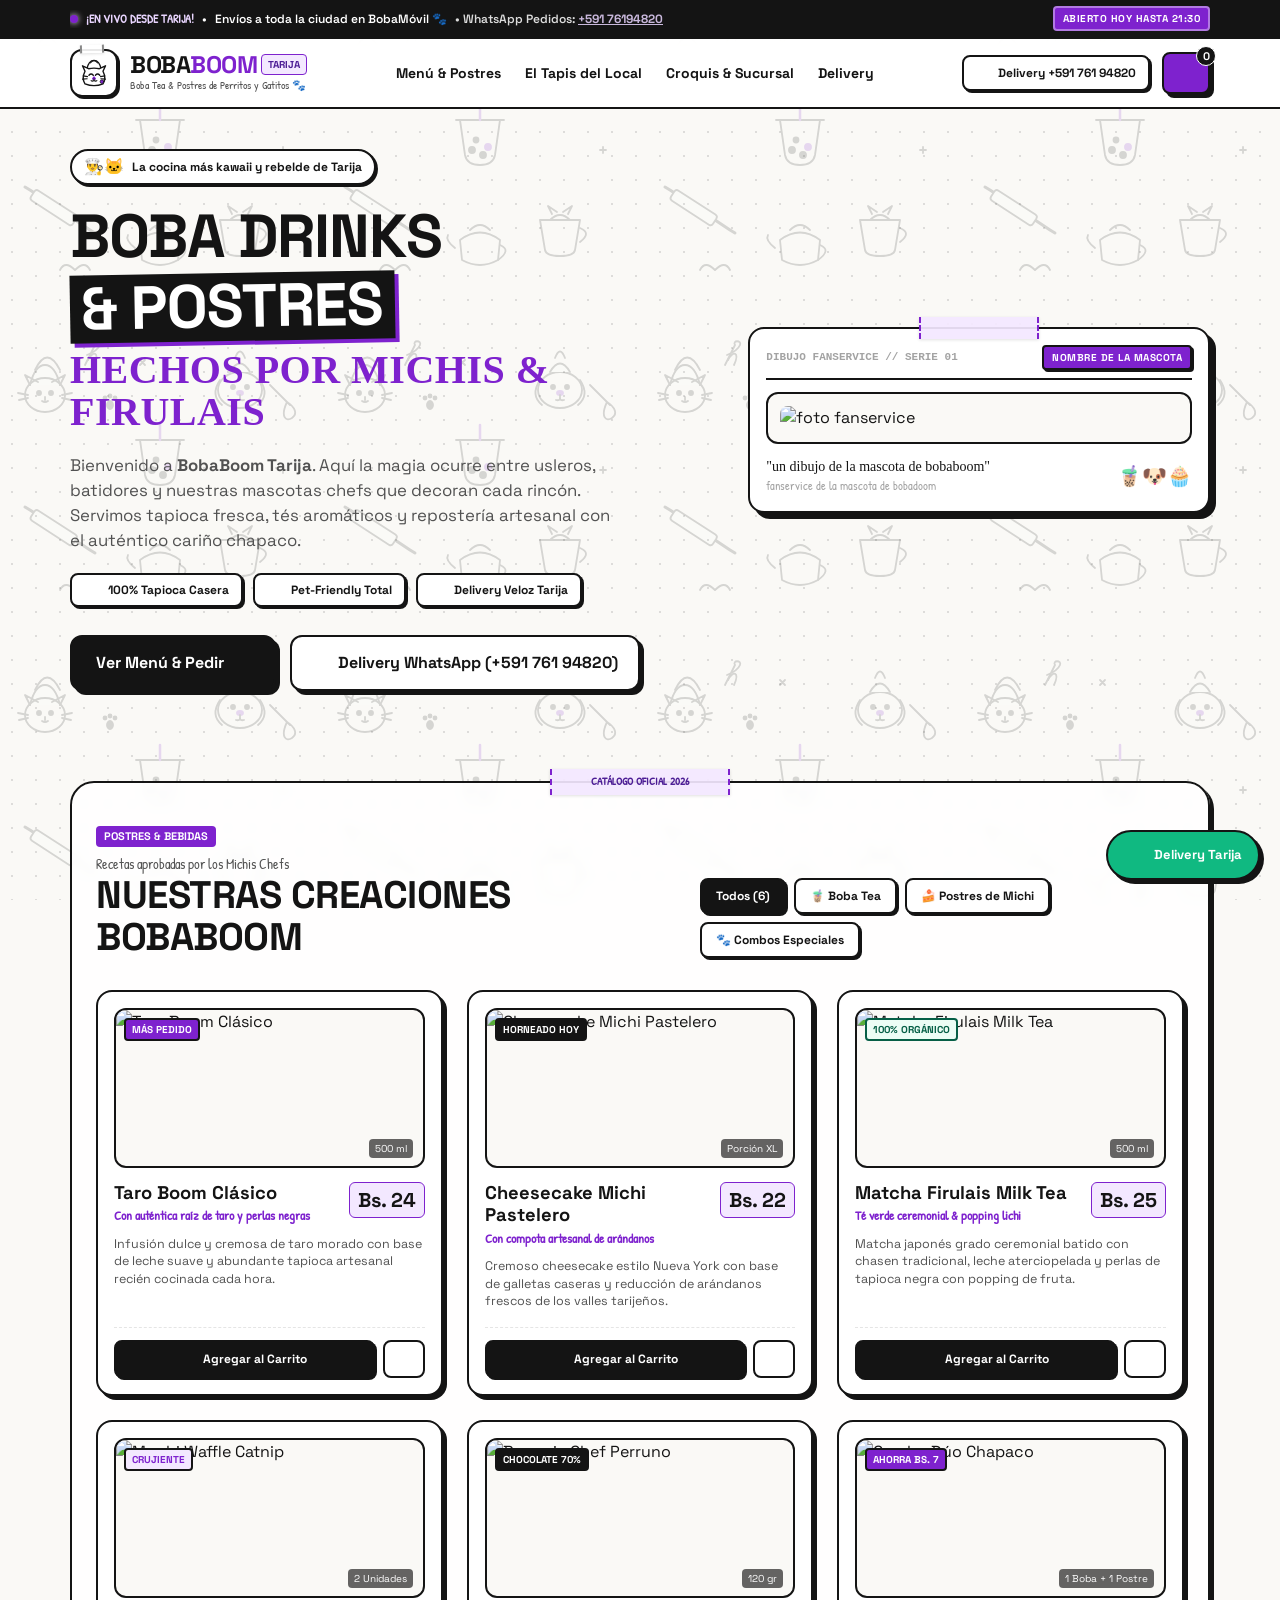
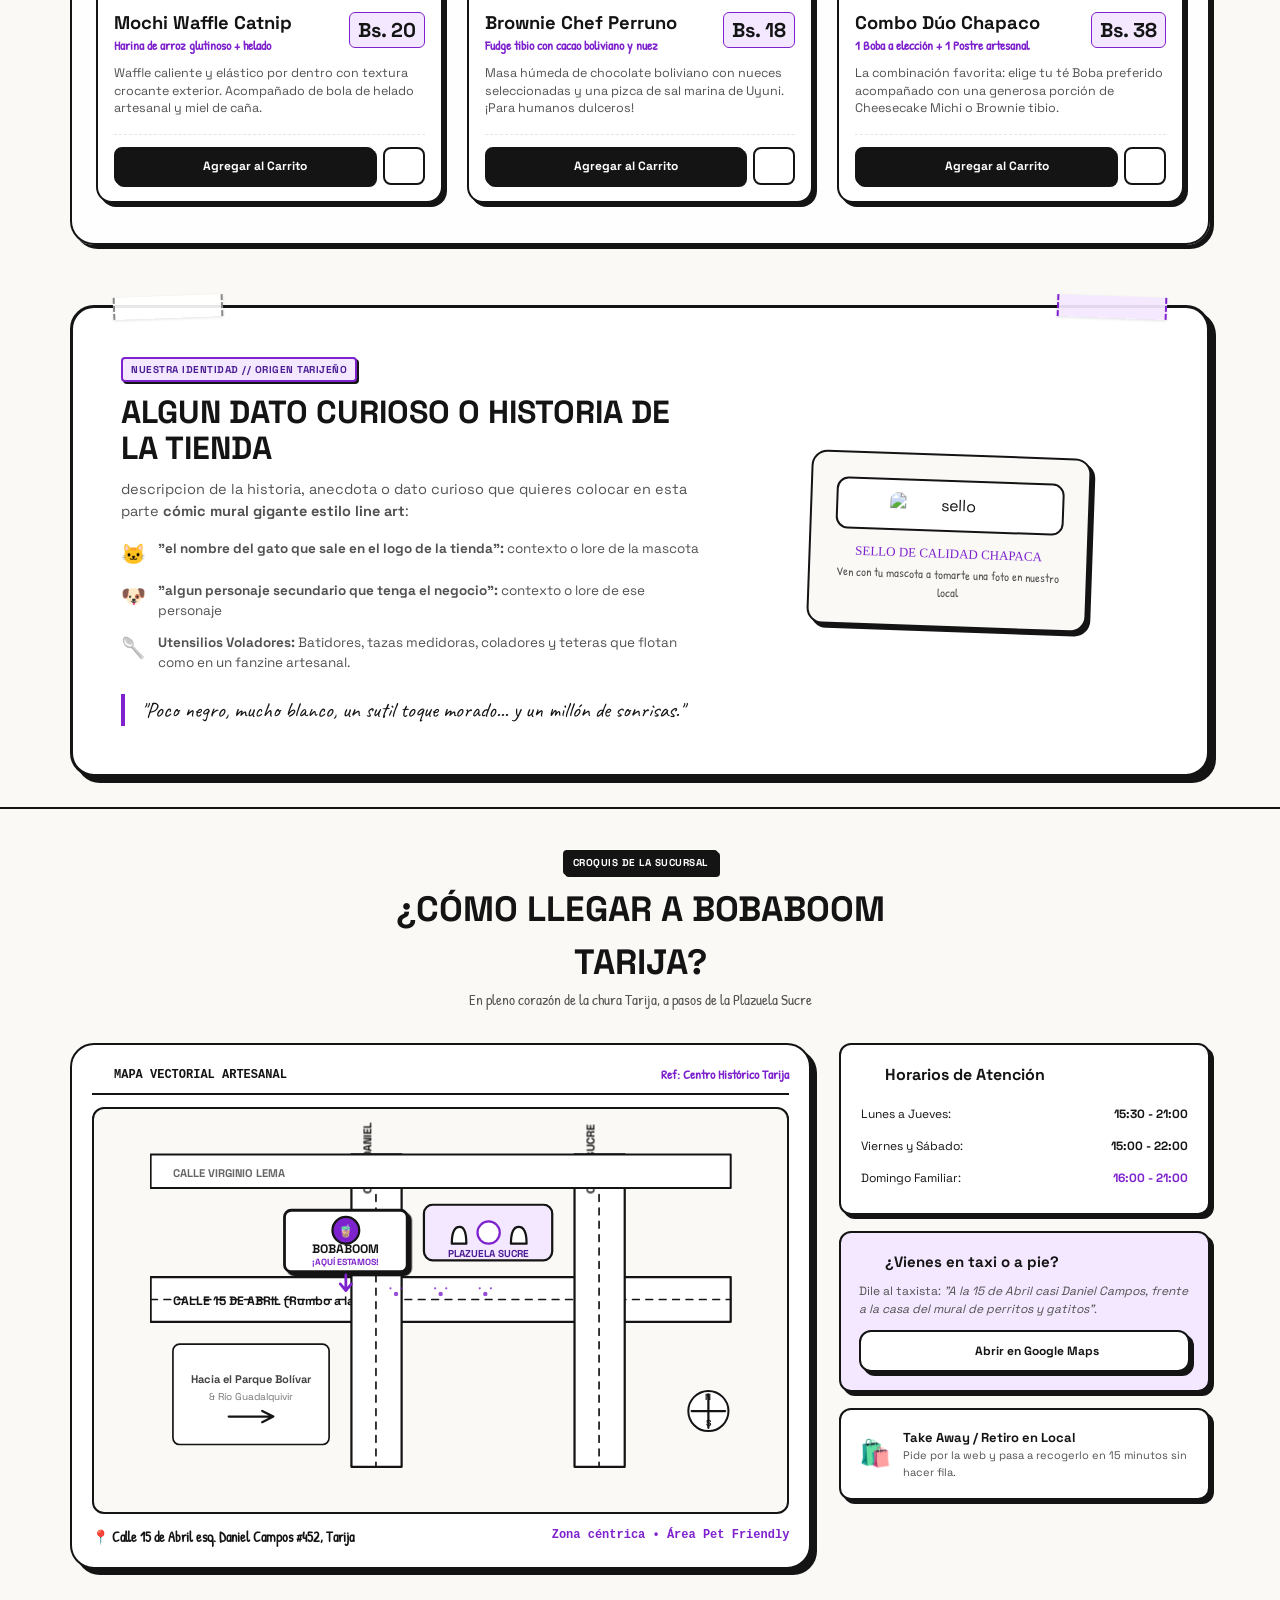
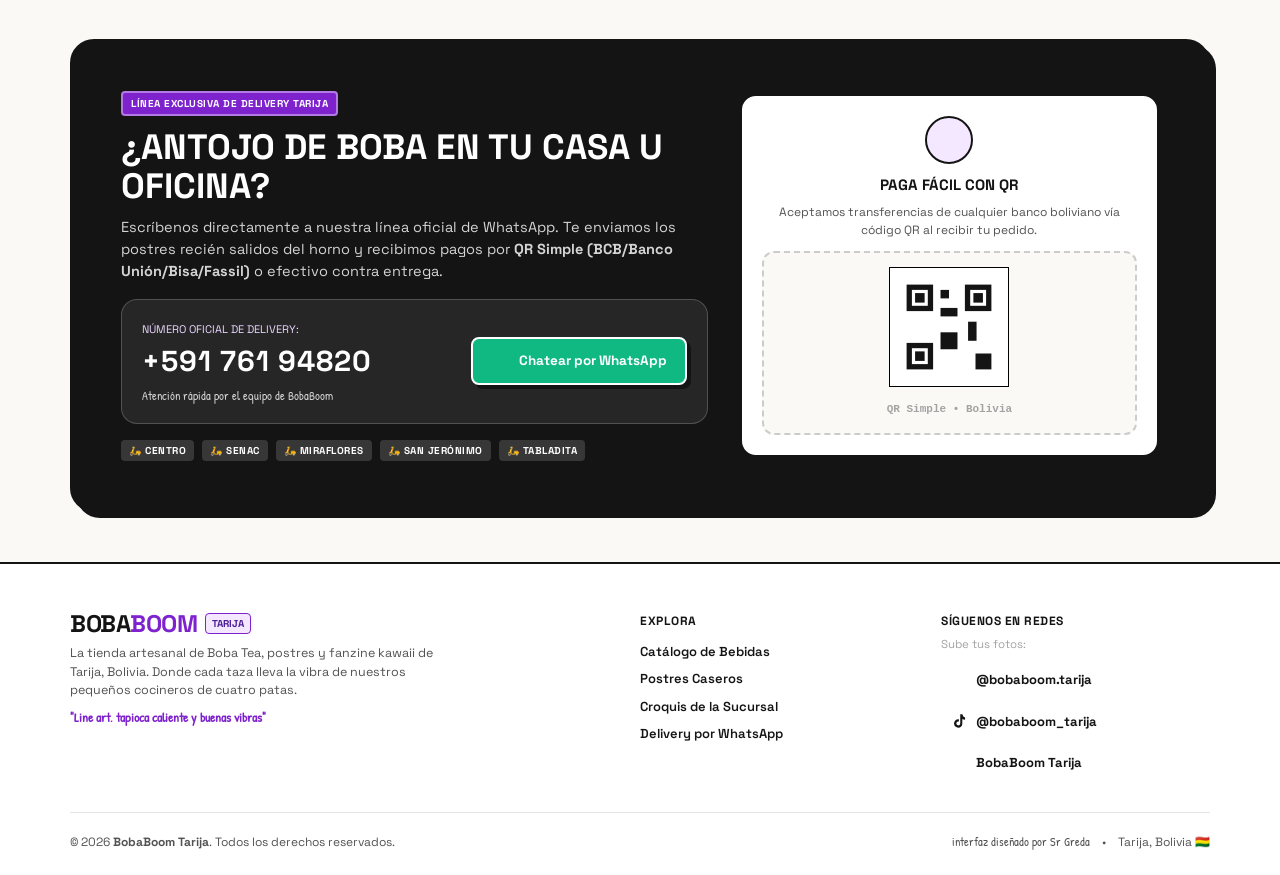
==== negocios de comida/bobaboom-tarija-codediv/index.html @ e997f597 "Publish BobaBoom Tarija demo Co-authored-by: Copilot <223556219+Copilot@users.noreply.github.com>" ====
<!DOCTYPE html>
<html lang="es">

<head>
  <meta charset="UTF-8">
  <meta name="viewport" content="width=device-width, initial-scale=1.0">
  <title>BobaBoom | Boba & Postres Artesanales - Tarija</title>

  <!-- Google Fonts: Space Grotesk, Patrick Hand, Permanent Marker, Caveat -->
  <link rel="preconnect" href="https://fonts.googleapis.com">
  <link rel="preconnect" href="https://fonts.gstatic.com" crossorigin>
  <link
    href="https://fonts.googleapis.com/css2?family=Caveat:wght@600;700&family=Patrick+Hand&family=Permanent+Marker&family=Space+Grotesk:wght@400;500;600;700;800;900&display=swap"
    rel="stylesheet">

  <!-- Lucide Icons CDN -->
  <script src="https://unpkg.com/lucide@latest"></script>

  <!-- Hoja de Estilos Externa (CSS Modular con paleta y diseño Zine) -->
  <link rel="stylesheet" href="css/styles.css">
</head>

<body>

  <!-- CAPAS DE FONDO: PATRÓN DE TAPIS (PERRITOS, GATITOS Y UTENSILIOS) + TEXTURA PAPEL -->
  <div class="wallpaper-doodles-layer"></div>
  <div class="paper-texture-layer"></div>

  <!-- AVISO SUPERIOR / TICKER ZINE -->
  <aside class="top-ticker">
    <div class="container">
      <div class="top-ticker-content">
        <span class="live-dot"></span>
        <span class="font-doodle" style="color: var(--color-purple-soft); font-weight: bold;">¡EN VIVO DESDE
          TARIJA!</span>
        <span>•</span>
        <span>Envíos a toda la ciudad en BobaMóvil 🐾</span>
        <span style="opacity: 0.85;">• WhatsApp Pedidos: <strong
            style="color: var(--color-purple-soft); text-decoration: underline;">+591 76194820</strong></span>
      </div>
      <div>
        <span class="zine-badge"
          style="background-color: var(--color-purple); color: white; border-color: rgba(255,255,255,0.4);">
          Abierto hoy hasta 21:30
        </span>
      </div>
    </div>
  </aside>

  <!-- CABECERA PRINCIPAL (NAVBAR) -->
  <header class="site-header">
    <div class="container nav-wrapper">

      <!-- Logo BobaBoom -->
      <a href="#inicio" class="brand-logo-link">
        <div class="brand-icon-box">
          <!-- Mini SVG Gato Chef con Boba -->
          <svg viewBox="0 0 100 100" width="100%" height="100%" fill="none" stroke="#141414" stroke-width="5"
            stroke-linecap="round" stroke-linejoin="round">
            <path d="M30 40 Q35 15 50 15 Q65 15 70 40 Z" fill="#ffffff" stroke-width="4" />
            <path d="M40 22 Q50 10 60 22" stroke-width="3" />
            <path d="M25 45 L18 30 L35 38 Q50 35 65 38 L82 30 L75 45 Q85 65 75 80 Q50 90 25 80 Q15 65 25 45 Z"
              fill="#ffffff" stroke-width="4" />
            <path d="M36 56 Q42 50 48 56" stroke-width="4" />
            <path d="M54 56 Q60 50 66 56" stroke-width="4" />
            <polygon points="50,62 47,66 53,66" fill="#7E22CE" stroke="#7E22CE" />
            <path d="M50 66 L50 71 Q45 74 42 71 M50 71 Q55 74 58 71" stroke-width="3" />
            <line x1="20" y1="58" x2="32" y2="60" stroke-width="3" />
            <line x1="18" y1="67" x2="31" y2="66" stroke-width="3" />
            <line x1="80" y1="58" x2="68" y2="60" stroke-width="3" />
            <line x1="82" y1="67" x2="69" y2="66" stroke-width="3" />
            <circle cx="72" cy="74" r="5" fill="#7E22CE" stroke="#141414" stroke-width="2" />
          </svg>
          <div style="position: absolute; top: -6px; left: 8px; width: 24px; height: 8px;" class="washi-tape"></div>
        </div>

        <div>
          <div style="display: flex; align-items: center;">
            <span class="brand-logo-text">BOBA<span>BOOM</span></span>
            <span class="brand-city-badge">TARIJA</span>
          </div>
          <p class="brand-tagline">Boba Tea & Postres de Perritos y Gatitos 🐾</p>
        </div>
      </a>

      <!-- Navegación de Secciones -->
      <nav class="main-nav">
        <a href="#menu" class="nav-link">Menú & Postres</a>
        <a href="#nosotros" class="nav-link">El Tapis del Local</a>
        <a href="#ubicacion" class="nav-link">Croquis & Sucursal</a>
        <a href="#contacto" class="nav-link">Delivery</a>
      </nav>

      <!-- Botones de Acción -->
      <div class="nav-actions">
        <!-- Enlace rápido a WhatsApp Delivery -->
        <a href="https://wa.me/59176194820?text=Hola%20BobaBoom!%20Quiero%20hacer%20un%20pedido%20para%20delivery%20en%20Tarija%20🐾"
          target="_blank" class="btn-delivery-nav">
          <i data-lucide="message-circle" style="width: 16px; height: 16px; color: var(--color-whatsapp);"></i>
          <span>Delivery +591 761 94820</span>
        </a>

        <!-- Botón para abrir el carrito -->
        <button id="openCartBtn" class="btn-cart-toggle" aria-label="Abrir Carrito">
          <i data-lucide="shopping-bag" style="width: 20px; height: 20px;"></i>
          <span id="cartCountBadge" class="cart-badge">0</span>
        </button>
      </div>

    </div>
  </header>

  <!-- CONTENIDO PRINCIPAL -->
  <main class="main-content">

    <!-- 1. HERO SECTION (ZINE, COLLAGE & TAPIS MURAL) -->
    <section id="inicio" class="hero-section">
      <div class="container">

        <div class="hero-grid">

          <!-- Columna Texto y Filosofía -->
          <div class="hero-content">

            <div
              style="display: inline-flex; align-items: center; gap: 8px; background: white; border: var(--border-zine); padding: 4px 12px; border-radius: 50px; width: fit-content; box-shadow: var(--shadow-brutal-sm);">
              <span>👨‍🍳🐱</span>
              <span style="font-size: 12px; font-weight: 800;">La cocina más kawaii y rebelde de Tarija</span>
            </div>

            <div style="position: relative;">
              <h1 class="hero-title">
                Boba Drinks <br>
                <span class="hero-highlight-black">
                  & POSTRES
                </span>
                <span class="hero-subtitle-purple">
                  HECHOS POR MICHIS & FIRULAIS
                </span>
              </h1>
            </div>

            <p class="hero-text">
              Bienvenido a <strong>BobaBoom Tarija</strong>. Aquí la magia ocurre entre usleros, batidores y nuestras
              mascotas chefs que decoran cada rincón. Servimos tapioca fresca, tés aromáticos y repostería artesanal con
              el auténtico cariño chapaco.
            </p>

            <!-- Sellos de Valor Zine -->
            <div class="hero-badges-row">
              <div class="hero-badge-pill">
                <i data-lucide="check-circle" style="width: 16px; height: 16px; color: var(--color-purple);"></i>
                <span>100% Tapioca Casera</span>
              </div>
              <div class="hero-badge-pill">
                <i data-lucide="sparkles" style="width: 16px; height: 16px; color: var(--color-purple);"></i>
                <span>Pet-Friendly Total</span>
              </div>
              <div class="hero-badge-pill">
                <i data-lucide="bike" style="width: 16px; height: 16px; color: var(--color-purple);"></i>
                <span>Delivery Veloz Tarija</span>
              </div>
            </div>

            <!-- Botones de Acción -->
            <div class="hero-actions-row">
              <a href="#menu" class="btn-primary">
                <span>Ver Menú & Pedir</span>
                <i data-lucide="arrow-down" style="width: 18px; height: 18px;"></i>
              </a>

              <a href="https://wa.me/59176194820?text=Hola%20BobaBoom!%20Quiero%20consultar%20el%20men%C3%BA%20del%20d%C3%ADa%20y%20hacer%20un%20pedido%20en%20Tarija"
                target="_blank" class="btn-secondary">
                <i data-lucide="phone-call" style="width: 18px; height: 18px; color: var(--color-whatsapp);"></i>
                <span>Delivery WhatsApp (+591 761 94820)</span>
              </a>
            </div>

          </div>

          <!-- Columna Ilustración Polaroid Zine -->
          <div>
            <div class="hero-polaroid-card">

              <div
                style="position: absolute; top: -12px; left: 50%; transform: translateX(-50%); width: 120px; height: 22px; z-index: 10;"
                class="washi-tape-purple"></div>

              <div
                style="display: flex; justify-content: space-between; align-items: center; border-bottom: var(--border-zine); padding-bottom: 8px; margin-bottom: 12px;">
                <span class="font-mono"
                  style="font-size: 11px; font-weight: 800; color: var(--color-gray-light);">DIBUJO FANSERVICE // SERIE
                  01</span>
                <span class="zine-badge" style="background-color: var(--color-purple); color: white;">nombre de la
                  mascota</span>
              </div>

              <!-- Escena Ilustrada Line Art: Gatito Pastelero y Perrito Batidor -->
              <div class="polaroid-art-box">
                <img src="https://i.pinimg.com/736x/48/67/a6/4867a67c57f8d3fe11b35010ee3a6b09.jpg" alt="foto fanservice"
                  style="width: 100%; height: auto; display: block; border-radius: 8px;">
                </svg>
              </div>

              <div style="margin-top: 12px; display: flex; justify-content: space-between; align-items: center;">
                <div>
                  <p class="font-marker" style="font-size: 14px;">"un dibujo de la mascota de bobaboom"</p>
                  <p class="font-doodle" style="font-size: 12px; color: var(--color-gray-light);">fanservice de la
                    mascota de bobadoom</p>
                </div>
                <span style="font-size: 20px;">🧋🐶🧁</span>
              </div>

            </div>
          </div>

        </div>

      </div>
    </section>

    <!-- 2. SECCIÓN DE MENÚ & CATÁLOGO DE POSTRES (EN BS.) -->
    <section id="menu" class="container">
      <div class="menu-section">

        <div
          style="position: absolute; top: -14px; left: 50%; transform: translateX(-50%); width: 180px; height: 26px; z-index: 10; text-align: center; line-height: 24px;"
          class="washi-tape-purple">
          CATÁLOGO OFICIAL 2026
        </div>

        <div class="menu-header-row">
          <div>
            <span class="section-tag">POSTRES & BEBIDAS</span>
            <p class="font-doodle" style="color: var(--color-gray-text); font-size: 14px;">Recetas aprobadas por los
              Michis Chefs</p>
            <h2 class="section-title">Nuestras Creaciones BobaBoom</h2>
          </div>

          <!-- Filtros de Categoría -->
          <div class="filters-bar" id="categoryFilters">
            <button class="filter-btn active" data-category="all">Todos (6)</button>
            <button class="filter-btn" data-category="boba">🧋 Boba Tea</button>
            <button class="filter-btn" data-category="desserts">🍰 Postres de Michi</button>
            <button class="filter-btn" data-category="combos">🐾 Combos Especiales</button>
          </div>
        </div>

        <!-- Grid de Productos (Renderizado dinámicamente vía app.js) -->
        <div class="products-grid" id="productsGrid">
          <!-- El contenido se inyecta desde js/app.js -->
        </div>

      </div>
    </section>

    <!-- 3. SECCIÓN HISTORIA DEL TAPIS (MURAL Y ANIMALITOS COCINEROS) -->
    <section id="nosotros" class="story-section">
      <div class="container">

        <div class="story-card">
          <div style="position: absolute; top: -12px; left: 40px; width: 110px; height: 22px;" class="washi-tape"></div>
          <div style="position: absolute; top: -12px; right: 40px; width: 110px; height: 22px;"
            class="washi-tape-purple"></div>

          <div class="story-grid">

            <div>
              <span class="zine-badge"
                style="background-color: var(--color-purple-light); color: var(--color-purple-deep); border-color: var(--color-purple);">
                NUESTRA IDENTIDAD // ORIGEN TARIJEÑO
              </span>

              <h2
                style="font-size: 2rem; font-weight: 900; line-height: 1.15; margin: 12px 0; text-transform: uppercase;">
                algun dato curioso o historia de la tienda
              </h2>

              <p style="color: var(--color-gray-text); font-size: 14.5px;">
                descripcion de la historia, anecdota o dato curioso que quieres colocar en esta parte <strong>cómic
                  mural gigante estilo line art</strong>:
              </p>

              <div class="story-list">
                <div class="story-item">
                  <span style="font-size: 20px;">🐱</span>
                  <p><strong>"el nombre del gato que sale en el logo de la tienda":</strong> contexto o lore de la
                    mascota</p>
                </div>
                <div class="story-item">
                  <span style="font-size: 20px;">🐶</span>
                  <p><strong>"algun personaje secundario que tenga el negocio":</strong> contexto o lore de ese
                    personaje</p>
                </div>
                <div class="story-item">
                  <span style="font-size: 20px;">🥄</span>
                  <p><strong>Utensilios Voladores:</strong> Batidores, tazas medidoras, coladores y teteras que flotan
                    como en un fanzine artesanal.</p>
                </div>
              </div>

              <div class="quote-box">
                "Poco negro, mucho blanco, un sutil toque morado... y un millón de sonrisas."
              </div>
            </div>

            <!-- Sticker Collage -->
            <div style="display: flex; justify-content: center;">
              <div
                style="background-color: var(--bg-paper); border: var(--border-zine); border-radius: var(--radius-lg); padding: 24px; box-shadow: var(--shadow-brutal); text-align: center; max-width: 280px; transform: rotate(2deg);">
                <div
                  style="border: var(--border-zine); border-radius: var(--radius-md); padding: 12px; background: white; margin-bottom: 12px;">
                  <img src="https://i.pinimg.com/736x/9e/29/08/9e290844f76b3022b1eb6b26e44f3756.jpg" alt="sello"
                    style="width: 120px; height: auto; margin: 0 auto; display: block; border-radius: 8px;">
                </div>
                <span class="font-marker"
                  style="font-size: 13px; color: var(--color-purple); display: block; text-transform: uppercase;">
                  Sello de Calidad Chapaca
                </span>
                <p class="font-doodle" style="font-size: 12px; color: var(--color-gray-text); margin-top: 2px;">
                  Ven con tu mascota a tomarte una foto en nuestro local
                </p>
              </div>
            </div>

          </div>

        </div>

      </div>
    </section>

    <!-- 4. SECCIÓN CROQUIS DE LA SUCURSAL EN TARIJA -->
    <section id="ubicacion" class="location-section">
      <div class="container">

        <div style="text-align: center; max-width: 600px; margin: 0 auto 24px;">
          <span class="zine-badge" style="background-color: var(--color-black); color: white;">
            CROQUIS DE LA SUCURSAL
          </span>
          <h2 style="font-size: 2.2rem; font-weight: 900; text-transform: uppercase; margin-top: 8px;">
            ¿Cómo llegar a BobaBoom Tarija?
          </h2>
          <p class="font-doodle" style="color: var(--color-gray-text); font-size: 15px;">
            En pleno corazón de la chura Tarija, a pasos de la Plazuela Sucre
          </p>
        </div>

        <div class="location-grid">

          <!-- Croquis Vectorial SVG -->
          <div class="map-card">

            <div
              style="display: flex; justify-content: space-between; align-items: center; border-bottom: var(--border-zine); padding-bottom: 8px; margin-bottom: 12px;">
              <span class="font-mono"
                style="font-size: 12px; font-weight: 800; display: flex; align-items: center; gap: 6px;">
                <i data-lucide="map-pin" style="width: 16px; height: 16px; color: var(--color-purple);"></i>
                MAPA VECTORIAL ARTESANAL
              </span>
              <span class="font-doodle" style="font-size: 13px; color: var(--color-purple); font-weight: bold;">
                Ref: Centro Histórico Tarija
              </span>
            </div>

            <!-- Mapa / Plano de Calles -->
            <div class="map-svg-canvas">
              <svg viewBox="0 0 600 340" width="100%" height="auto" fill="none" stroke="#141414" stroke-width="2"
                stroke-linecap="round" stroke-linejoin="round">

                <!-- Calle 15 de Abril -->
                <rect x="40" y="140" width="520" height="40" fill="#FFFFFF" stroke="#141414" stroke-width="2" />
                <line x1="40" y1="160" x2="560" y2="160" stroke="#141414" stroke-dasharray="6 6" stroke-width="1.5" />
                <text x="60" y="165" font-size="11" font-weight="bold" fill="#141414" stroke="none">CALLE 15 DE ABRIL
                  (Rumbo a la Plaza)</text>

                <!-- Calle Daniel Campos -->
                <rect x="220" y="30" width="45" height="280" fill="#FFFFFF" stroke="#141414" stroke-width="2" />
                <line x1="242" y1="30" x2="242" y2="310" stroke="#141414" stroke-dasharray="6 6" stroke-width="1.5" />
                <text x="238" y="65" font-size="10" font-weight="bold" fill="#141414" stroke="none"
                  transform="rotate(-90 238 65)">CALLE DANIEL CAMPOS</text>

                <!-- Calle Sucre -->
                <rect x="420" y="30" width="45" height="280" fill="#FFFFFF" stroke="#141414" stroke-width="2" />
                <line x1="442" y1="30" x2="442" y2="310" stroke="#141414" stroke-dasharray="6 6" stroke-width="1.5" />
                <text x="438" y="65" font-size="10" font-weight="bold" fill="#141414" stroke="none"
                  transform="rotate(-90 438 65)">CALLE SUCRE</text>

                <!-- Calle Virginio Lema -->
                <rect x="40" y="30" width="520" height="30" fill="#FFFFFF" stroke="#141414" stroke-width="1.8" />
                <text x="60" y="50" font-size="10" font-weight="bold" fill="#666666" stroke="none">CALLE VIRGINIO
                  LEMA</text>

                <!-- Plazuela Sucre -->
                <g transform="translate(285, 75)">
                  <rect x="0" y="0" width="115" height="50" rx="8" fill="#F3E8FF" stroke="#141414" stroke-width="2" />
                  <circle cx="58" cy="25" r="10" fill="#FFFFFF" stroke="#7E22CE" stroke-width="2" />
                  <path d="M25 35 Q25 20 32 20 Q38 20 38 35 Z" fill="#FFFFFF" stroke="#141414" />
                  <path d="M78 35 Q78 20 85 20 Q92 20 92 35 Z" fill="#FFFFFF" stroke="#141414" />
                  <text x="58" y="47" font-size="9" font-weight="bold" fill="#4C1D95" stroke="none"
                    text-anchor="middle">PLAZUELA SUCRE</text>
                </g>

                <!-- Parque Bolívar -->
                <g transform="translate(60, 200)">
                  <rect x="0" y="0" width="140" height="90" rx="6" fill="#FFFFFF" stroke="#141414" stroke-width="1.5" />
                  <text x="70" y="35" font-size="10" font-weight="bold" fill="#444444" stroke="none"
                    text-anchor="middle">Hacia el Parque Bolívar</text>
                  <text x="70" y="50" font-size="9" fill="#777777" stroke="none" text-anchor="middle">& Río
                    Guadalquivir</text>
                  <path d="M50 65 L90 65 M80 60 L90 65 L80 70" stroke="#141414" stroke-width="2" />
                </g>

                <!-- UBICACIÓN EXACTA BOBABOOM -->
                <g transform="translate(160, 80)">
                  <rect x="0" y="0" width="110" height="55" rx="6" fill="#FFFFFF" stroke="#141414" stroke-width="2.5"
                    filter="drop-shadow(3px 3px 0px #141414)" />
                  <circle cx="55" cy="18" r="12" fill="#7E22CE" stroke="#141414" stroke-width="2" />
                  <text x="55" y="22" font-size="11" font-weight="bold" fill="#FFFFFF" stroke="none"
                    text-anchor="middle">🧋</text>
                  <text x="55" y="38" font-size="11" font-weight="900" fill="#141414" stroke="none"
                    text-anchor="middle">BOBABOOM</text>
                  <text x="55" y="49" font-size="8" font-weight="bold" fill="#7E22CE" stroke="none"
                    text-anchor="middle">¡AQUÍ ESTAMOS!</text>
                  <path d="M55 58 L55 72 M50 66 L55 72 L60 66" stroke="#7E22CE" stroke-width="2.5" />
                </g>

                <!-- Huellitas Caminando -->
                <g fill="#7E22CE" stroke="none" opacity="0.8">
                  <circle cx="340" cy="155" r="2" />
                  <circle cx="335" cy="150" r="1" />
                  <circle cx="345" cy="150" r="1" />
                  <circle cx="300" cy="155" r="2" />
                  <circle cx="295" cy="150" r="1" />
                  <circle cx="305" cy="150" r="1" />
                  <circle cx="260" cy="155" r="2" />
                  <circle cx="255" cy="150" r="1" />
                  <circle cx="265" cy="150" r="1" />
                </g>

                <!-- Rosa de los Vientos -->
                <g transform="translate(520, 240)">
                  <circle cx="20" cy="20" r="18" fill="#FFFFFF" stroke="#141414" stroke-width="1.8" />
                  <line x1="20" y1="5" x2="20" y2="35" stroke="#141414" stroke-width="2" />
                  <line x1="5" y1="20" x2="35" y2="20" stroke="#141414" stroke-width="2" />
                  <text x="20" y="10" font-size="8" font-weight="bold" fill="#141414" stroke="none"
                    text-anchor="middle">N</text>
                  <text x="20" y="33" font-size="8" font-weight="bold" fill="#141414" stroke="none"
                    text-anchor="middle">S</text>
                </g>

              </svg>
            </div>

            <div
              style="margin-top: 12px; display: flex; justify-content: space-between; flex-wrap: wrap; font-size: 12px; color: var(--color-gray-text);">
              <span class="font-doodle" style="font-size: 14px; font-weight: bold; color: var(--color-black);">📍 Calle
                15 de Abril esq. Daniel Campos #452, Tarija</span>
              <span class="font-mono" style="color: var(--color-purple); font-weight: bold;">Zona céntrica • Área Pet
                Friendly</span>
            </div>

          </div>

          <!-- Info & Horarios -->
          <div class="branch-info-col">

            <div class="info-box">
              <h3 style="font-size: 16px; font-weight: 900; display: flex; align-items: center; gap: 8px;">
                <i data-lucide="clock" style="width: 18px; height: 18px; color: var(--color-purple);"></i>
                <span>Horarios de Atención</span>
              </h3>

              <table class="hours-table">
                <tbody>
                  <tr>
                    <td>Lunes a Jueves:</td>
                    <td>15:30 - 21:00</td>
                  </tr>
                  <tr>
                    <td>Viernes y Sábado:</td>
                    <td>15:00 - 22:00</td>
                  </tr>
                  <tr>
                    <td>Domingo Familiar:</td>
                    <td style="color: var(--color-purple);">16:00 - 21:00</td>
                  </tr>
                </tbody>
              </table>
            </div>

            <div class="info-box purple-tint">
              <h3 style="font-size: 15px; font-weight: 900; display: flex; align-items: center; gap: 8px;">
                <i data-lucide="navigation" style="width: 18px; height: 18px; color: var(--color-purple);"></i>
                <span>¿Vienes en taxi o a pie?</span>
              </h3>
              <p style="font-size: 12px; color: var(--color-gray-text); margin: 8px 0 12px;">
                Dile al taxista: <em>"A la 15 de Abril casi Daniel Campos, frente a la casa del mural de perritos y
                  gatitos"</em>.
              </p>
              <a href="https://maps.google.com/?q=Tarija+Plazuela+Sucre" target="_blank" class="btn-secondary"
                style="width: 100%; justify-content: center; font-size: 12px; padding: 10px;">
                <i data-lucide="external-link" style="width: 16px; height: 16px;"></i>
                <span>Abrir en Google Maps</span>
              </a>
            </div>

            <div class="info-box" style="display: flex; align-items: center; gap: 12px;">
              <span style="font-size: 26px;">🛍️</span>
              <div>
                <p style="font-weight: 800; font-size: 13px;">Take Away / Retiro en Local</p>
                <p style="font-size: 11px; color: var(--color-gray-text);">Pide por la web y pasa a recogerlo en 15
                  minutos sin hacer fila.</p>
              </div>
            </div>

          </div>

        </div>

      </div>
    </section>

    <!-- 5. SECCIÓN DELIVERY BOLIVIANO & PAGO CON QR -->
    <section id="contacto" class="delivery-section">
      <div class="container">

        <div class="delivery-card-black">

          <div class="delivery-grid">

            <div>
              <span class="zine-badge"
                style="background-color: var(--color-purple); color: white; border-color: rgba(255,255,255,0.4);">
                LÍNEA EXCLUSIVA DE DELIVERY TARIJA
              </span>

              <h2
                style="font-size: 2.2rem; font-weight: 900; text-transform: uppercase; margin: 12px 0; line-height: 1.1;">
                ¿Antojo de Boba en tu casa u oficina?
              </h2>

              <p style="color: #D4D4D4; font-size: 14.5px; line-height: 1.5;">
                Escríbenos directamente a nuestra línea oficial de WhatsApp. Te enviamos los postres recién salidos del
                horno y recibimos pagos por <strong>QR Simple (BCB/Banco Unión/Bisa/Fassil)</strong> o efectivo contra
                entrega.
              </p>

              <!-- Caja con Número Boliviano de Ejemplo -->
              <div class="phone-display-box">
                <div>
                  <span style="font-size: 11px; font-family: var(--font-mono); color: var(--color-purple-soft);">NÚMERO
                    OFICIAL DE DELIVERY:</span>
                  <div class="phone-number-text">+591 761 94820</div>
                  <span class="font-doodle" style="font-size: 12px; color: #D4D4D4;">Atención rápida por el equipo de
                    BobaBoom</span>
                </div>

                <a href="https://wa.me/59176194820?text=Hola%20BobaBoom!%20Quiero%20hacer%20un%20pedido%20para%20delivery%20en%20Tarija%20🐾"
                  target="_blank" class="btn-whatsapp-big">
                  <i data-lucide="message-circle" style="width: 20px; height: 20px;"></i>
                  <span>Chatear por WhatsApp</span>
                </a>
              </div>

              <!-- Cobertura en Tarija -->
              <div style="display: flex; flex-wrap: wrap; gap: 8px; font-size: 11px; margin-top: 14px;">
                <span class="zine-badge" style="background: rgba(255,255,255,0.15); color: white; border: none;">🛵
                  Centro</span>
                <span class="zine-badge" style="background: rgba(255,255,255,0.15); color: white; border: none;">🛵
                  Senac</span>
                <span class="zine-badge" style="background: rgba(255,255,255,0.15); color: white; border: none;">🛵
                  Miraflores</span>
                <span class="zine-badge" style="background: rgba(255,255,255,0.15); color: white; border: none;">🛵 San
                  Jerónimo</span>
                <span class="zine-badge" style="background: rgba(255,255,255,0.15); color: white; border: none;">🛵
                  Tabladita</span>
              </div>
            </div>

            <!-- Simulación Pago QR Bolivia -->
            <div>
              <div class="qr-card-white">
                <div
                  style="width: 48px; height: 48px; background-color: var(--color-purple-light); border-radius: 50%; display: flex; align-items: center; justify-content: center; margin: 0 auto 10px; border: var(--border-zine);">
                  <i data-lucide="qr-code" style="width: 24px; height: 24px; color: var(--color-purple);"></i>
                </div>
                <h3 style="font-weight: 900; font-size: 15px; text-transform: uppercase;">Paga Fácil con QR</h3>
                <p style="font-size: 12px; color: var(--color-gray-text); margin: 6px 0 12px;">
                  Aceptamos transferencias de cualquier banco boliviano vía código QR al recibir tu pedido.
                </p>

                <div
                  style="border: 2px dashed #CCCCCC; border-radius: var(--radius-md); padding: 14px; background: var(--bg-paper);">
                  <!-- SVG Mockup QR -->
                  <div
                    style="width: 120px; height: 120px; background: white; border: 1px solid black; margin: 0 auto 8px; padding: 6px;">
                    <svg viewBox="0 0 100 100" width="100%" height="100%" fill="#141414">
                      <rect x="10" y="10" width="25" height="25" />
                      <rect x="15" y="15" width="15" height="15" fill="white" />
                      <rect x="18" y="18" width="9" height="9" />

                      <rect x="65" y="10" width="25" height="25" />
                      <rect x="70" y="15" width="15" height="15" fill="white" />
                      <rect x="73" y="18" width="9" height="9" />

                      <rect x="10" y="65" width="25" height="25" />
                      <rect x="15" y="70" width="15" height="15" fill="white" />
                      <rect x="18" y="73" width="9" height="9" />

                      <rect x="42" y="15" width="8" height="8" />
                      <rect x="42" y="32" width="16" height="8" />
                      <rect x="42" y="55" width="16" height="16" />
                      <rect x="68" y="45" width="8" height="18" />
                      <rect x="75" y="75" width="15" height="15" />
                    </svg>
                  </div>
                  <span class="font-mono" style="font-size: 11px; font-weight: 800; color: var(--color-gray-light);">QR
                    Simple • Bolivia</span>
                </div>
              </div>
            </div>

          </div>

        </div>

      </div>
    </section>

  </main>

  <!-- PIE DE PÁGINA (FOOTER) & REDES SOCIALES -->
  <footer class="site-footer">
    <div class="container">

      <div class="footer-grid">

        <!-- Info Marca -->
        <div>
          <div style="display: flex; align-items: center; gap: 4px; margin-bottom: 8px;">
            <span class="brand-logo-text">BOBA<span>BOOM</span></span>
            <span class="brand-city-badge">TARIJA</span>
          </div>
          <p style="font-size: 12.5px; color: var(--color-gray-text); line-height: 1.5; max-width: 380px;">
            La tienda artesanal de Boba Tea, postres y fanzine kawaii de Tarija, Bolivia. Donde cada taza lleva la vibra
            de nuestros pequeños cocineros de cuatro patas.
          </p>
          <div class="font-doodle"
            style="color: var(--color-purple); font-weight: bold; font-size: 13px; margin-top: 8px;">
            "Line art, tapioca caliente y buenas vibras"
          </div>
        </div>

        <!-- Enlaces Rápidos -->
        <div>
          <h4
            style="font-weight: 900; font-size: 12px; text-transform: uppercase; letter-spacing: 0.5px; margin-bottom: 12px;">
            Explora
          </h4>
          <ul
            style="list-style: none; display: flex; flex-direction: column; gap: 8px; font-size: 13px; font-weight: 600;">
            <li><a href="#menu" class="nav-link">Catálogo de Bebidas</a></li>
            <li><a href="#menu" class="nav-link">Postres Caseros</a></li>
            <li><a href="#ubicacion" class="nav-link">Croquis de la Sucursal</a></li>
            <li><a href="#contacto" class="nav-link">Delivery por WhatsApp</a></li>
          </ul>
        </div>

        <!-- REDES SOCIALES DE EJEMPLO (Instagram, TikTok, Facebook) -->
        <div>
          <h4
            style="font-weight: 900; font-size: 12px; text-transform: uppercase; letter-spacing: 0.5px; margin-bottom: 6px;">
            Síguenos en Redes
          </h4>
          <p style="font-size: 11.5px; color: var(--color-gray-light); margin-bottom: 8px;">Sube tus fotos:</p>

          <div class="social-links-list">
            <!-- Instagram -->
            <a href="https://instagram.com/bobaboom.tarija" target="_blank" class="social-link-btn">
              <i data-lucide="instagram" style="width: 16px; height: 16px; color: #E1306C;"></i>
              <span>@bobaboom.tarija</span>
            </a>

            <!-- TikTok -->
            <a href="https://tiktok.com/@bobaboom_tarija" target="_blank" class="social-link-btn">
              <svg width="16" height="16" viewBox="0 0 24 24" fill="currentColor">
                <path
                  d="M19.59 6.69a4.83 4.83 0 0 1-3.77-4.25V2h-3.45v13.67a2.89 2.89 0 0 1-5.2 1.74 2.89 2.89 0 0 1 2.31-4.64c.29 0 .58.04.86.11V9.4a6.33 6.33 0 0 0-.86-.06A6.34 6.34 0 0 0 3 15.68a6.34 6.34 0 0 0 10.82 4.48c1.6-1.59 1.63-3.9 1.63-4.59V8.92a8.28 8.28 0 0 0 4.14 1.25V6.69z" />
              </svg>
              <span>@bobaboom_tarija</span>
            </a>

            <!-- Facebook -->
            <a href="https://facebook.com/bobaboomtarija" target="_blank" class="social-link-btn">
              <i data-lucide="facebook" style="width: 16px; height: 16px; color: #1877F2;"></i>
              <span>BobaBoom Tarija</span>
            </a>
          </div>
        </div>

      </div>

      <!-- Barra Inferior -->
      <div class="footer-bottom">
        <div>© 2026 <strong>BobaBoom Tarija</strong>. Todos los derechos reservados.</div>
        <div style="display: flex; gap: 12px; align-items: center;">
          <span class="font-doodle">interfaz diseñado por Sr Greda</span>
          <span>•</span>
          <span>Tarija, Bolivia 🇧🇴</span>
        </div>
      </div>

    </div>
  </footer>

  <!-- MODAL / DRAWER LATERAL DEL CARRITO DE COMPRAS -->
  <div id="cartModal" class="cart-overlay">
    <div id="cartDrawer" class="cart-drawer">

      <!-- Cabecera del Carrito -->
      <div class="cart-header">
        <div style="display: flex; align-items: center; gap: 8px;">
          <i data-lucide="shopping-bag" style="width: 20px; height: 20px; color: var(--color-purple);"></i>
          <h3 style="font-weight: 900; font-size: 15px; text-transform: uppercase;">Tu Canastita BobaBoom</h3>
        </div>
        <button id="closeCartBtn" style="padding: 4px; border: 1px solid black; border-radius: 4px;"
          aria-label="Cerrar Carrito">
          <i data-lucide="x" style="width: 18px; height: 18px;"></i>
        </button>
      </div>

      <!-- Lista de Productos en el Carrito (Manejada por app.js) -->
      <div id="cartItemsList" class="cart-body">
        <!-- Render dinámico -->
      </div>

      <!-- Pie del Carrito: Entrega y Checkout WhatsApp -->
      <div class="cart-footer">

        <div>
          <label style="font-size: 11px; font-weight: 800; display: block; margin-bottom: 4px;">Tipo de Pedido:</label>
          <div class="delivery-type-selector">
            <button id="deliveryOptionBtn" class="btn-delivery-toggle active">🛵 Delivery Tarija</button>
            <button id="pickupOptionBtn" class="btn-delivery-toggle">🏪 Retiro en Sucursal</button>
          </div>
        </div>

        <div>
          <label for="orderAddress"
            style="font-size: 11px; font-weight: 800; display: block; margin-bottom: 4px;">Dirección /
            Referencia:</label>
          <input type="text" id="orderAddress" placeholder="Ej. Barrio Senac, Calle Los Sauces #12"
            class="input-address">
        </div>

        <div
          style="display: flex; justify-content: space-between; align-items: center; padding-top: 6px; border-top: 1px dashed var(--color-gray-border);">
          <span style="font-weight: 800; font-size: 13px;">Total a Pagar:</span>
          <span id="cartTotalPrice" class="product-price-tag">Bs. 0</span>
        </div>

        <button id="checkoutWhatsAppBtn" class="btn-whatsapp-big" style="width: 100%; justify-content: center;">
          <i data-lucide="message-circle" style="width: 18px; height: 18px;"></i>
          <span>Pedir por WhatsApp (+591 761 94820)</span>
        </button>

        <p class="font-doodle" style="text-align: center; font-size: 11px; color: var(--color-gray-light);">
          Al presionar, se abrirá WhatsApp con el resumen de tu pedido listo para enviar.
        </p>

      </div>

    </div>
  </div>

  <!-- BOTÓN FLOTANTE WHATSAPP CON ACCESO DIRECTO -->
  <a href="https://wa.me/59176194820?text=Hola%20BobaBoom!%20Quiero%20hacer%20un%20pedido%20de%20delivery%20en%20Tarija%20🐾"
    target="_blank" class="floating-whatsapp-btn" title="Pedir Delivery por WhatsApp">
    <i data-lucide="message-circle" style="width: 22px; height: 22px;"></i>
    <span>Delivery Tarija</span>
  </a>

  <!-- NOTIFICACIÓN TOAST -->
  <div id="toastNotification" class="toast-container">
    <span style="font-size: 18px;">🧋</span>
    <span id="toastMessage">¡Agregado a tu canastita!</span>
  </div>

  <!-- ARCHIVO JAVASCRIPT EXTERNO (Lógica, Carrito y Filtros) -->
  <script src="js/app.js"></script>

</body>

</html>
---- negocios de comida/bobaboom-tarija-codediv/css/styles.css ----
/* ==========================================================================
   BOBABOOM TARIJA - HOJA DE ESTILOS MODULAR
   Estilo: Doodle Art, Line Art, Mixed Media, Zine, Neobrutalismo Grunge
   Paleta: 
     - Predominante: Blanco y tonos de papel (#FFFFFF, #FAF9F6, #F2EFEB)
     - Acento menor: Negro (#141414, #262626) para trazos de dibujo y bordes
     - Acento menor: Morado (#7E22CE, #F3E8FF, #4C1D95) para detalles de marca
   ========================================================================== */

/* --------------------------------------------------------------------------
   1. VARIABLES CSS (PALETA DE COLORES Y SISTEMA DE DISEÑO)
   -------------------------------------------------------------------------- */
:root {
  /* Paleta Base: Predominio Blanco y Papel */
  --bg-white: #FFFFFF;
  --bg-paper: #FAF9F6;
  --bg-paper-dark: #F2EFEB;
  --bg-card: #FFFFFF;

  /* Acento Negro Medido (Line art, bordes, texto de alto contraste) */
  --color-black: #141414;
  --color-charcoal: #262626;
  --color-gray-border: #E5E5E5;
  --color-gray-text: #525252;
  --color-gray-light: #A3A3A3;

  /* Acento Morado Medido (Boba, tapioca, botones y stickers) */
  --color-purple: #7E22CE;
  --color-purple-light: #F3E8FF;
  --color-purple-soft: #E9D5FF;
  --color-purple-hover: #6B21A8;
  --color-purple-deep: #4C1D95;

  /* Colores de Acento Complementarios */
  --color-whatsapp: #10B981;
  --color-whatsapp-hover: #059669;

  /* Tipografías */
  --font-main: 'Space Grotesk', -apple-system, BlinkMacSystemFont, sans-serif;
  --font-doodle: 'Patrick Hand', cursive;
  --font-marker: 'Permanent Marker', cursive;
  --font-hand: 'Caveat', cursive;

  /* Sombras Neobrutalistas / Estilo Zine */
  --shadow-brutal-sm: 2px 2px 0px 0px var(--color-black);
  --shadow-brutal: 4px 4px 0px 0px var(--color-black);
  --shadow-brutal-lg: 6px 6px 0px 0px var(--color-black);
  --shadow-brutal-purple: 4px 4px 0px 0px var(--color-purple);

  /* Bordes */
  --border-zine: 2px solid var(--color-black);
  --border-thick: 3px solid var(--color-black);
  --radius-sm: 8px;
  --radius-md: 12px;
  --radius-lg: 16px;
  --radius-xl: 24px;
}

/* --------------------------------------------------------------------------
   2. RESET Y ESTILOS GLOBALES
   -------------------------------------------------------------------------- */
*, *::before, *::after {
  box-sizing: border-box;
  margin: 0;
  padding: 0;
}

html {
  scroll-behavior: smooth;
}

body {
  font-family: var(--font-main);
  background-color: var(--bg-paper);
  color: var(--color-black);
  line-height: 1.5;
  overflow-x: hidden;
  position: relative;
  min-height: 100vh;
  display: flex;
  flex-direction: column;
}

a {
  color: inherit;
  text-decoration: none;
}

button {
  font-family: inherit;
  cursor: pointer;
  border: none;
  background: none;
}

img, svg {
  display: block;
  max-width: 100%;
}

/* --------------------------------------------------------------------------
   3. FONDOS: PATRÓN DE DIBUJO TAPIS (PERROS, GATOS COCINEROS Y UTENSILIOS)
   -------------------------------------------------------------------------- */
/* Capa de textura de grano de papel zine */
.paper-texture-layer {
  position: fixed;
  inset: 0;
  background-image: 
    radial-gradient(var(--color-black) 0.75px, transparent 0.75px),
    radial-gradient(var(--color-purple) 0.4px, transparent 0.4px);
  background-size: 24px 24px, 48px 48px;
  background-position: 0 0, 12px 12px;
  opacity: 0.12;
  pointer-events: none;
  z-index: 1;
}

/* Capa de papel tapiz con doodles vectoriales repetitivos */
.wallpaper-doodles-layer {
  position: fixed;
  inset: 0;
  background-image: url("data:image/svg+xml,%3Csvg width='320' height='320' viewBox='0 0 320 320' xmlns='http://www.w3.org/2000/svg'%3E%3Cg fill='none' stroke='%23141414' stroke-width='1.8' stroke-linecap='round' stroke-linejoin='round' opacity='0.16'%3E%3C!-- Gato Cocinero con Gorro --%3E%3Cpath d='M30 65 Q35 45 45 45 Q55 45 60 65' fill='%23FFFFFF'/%3E%3Cpath d='M35 50 Q47 25 60 50'/%3E%3Cellipse cx='45' cy='75' rx='20' ry='17'/%3E%3Cpath d='M30 65 L25 55 L38 62 M60 65 L65 55 L52 62'/%3E%3Ccircle cx='39' cy='73' r='2' fill='%23141414'/%3E%3Ccircle cx='51' cy='73' r='2' fill='%23141414'/%3E%3Cpath d='M45 77 L45 80 M42 81 Q45 83 48 81'/%3E%3Cpath d='M28 75 L18 73 M28 78 L19 80 M62 75 L72 73 M62 78 L71 80'/%3E%3C!-- Batidor de mano --%3E%3Cpath d='M85 45 L95 25 M95 25 C92 20 102 20 100 25 C98 30 92 33 87 35'/%3E%3Cpath d='M88 40 C93 30 100 32 94 45'/%3E%3C!-- Perro Cocinero con Cucharon --%3E%3Cellipse cx='240' cy='70' rx='22' ry='18'/%3E%3Cpath d='M220 60 Q210 75 222 85 M260 60 Q270 75 258 85'/%3E%3Cpath d='M230 52 Q240 35 250 52' fill='%23FFFFFF'/%3E%3Cpath d='M235 38 Q240 25 245 38'/%3E%3Ccircle cx='233' cy='67' r='2' fill='%23141414'/%3E%3Ccircle cx='247' cy='67' r='2' fill='%23141414'/%3E%3Cellipse cx='240' cy='73' rx='3' ry='2' fill='%237E22CE' stroke='%237E22CE'/%3E%3Cpath d='M240 75 L240 78 Q240 81 236 80 M240 78 Q240 81 244 80'/%3E%3C!-- Cucharon sopero --%3E%3Cpath d='M270 65 L290 85 M287 82 C295 87 298 94 292 98 C286 102 280 97 287 82'/%3E%3C!-- Vaso Boba Tea --%3E%3Cpath d='M140 120 L145 155 Q147 165 160 165 Q173 165 175 155 L180 120 Z'/%3E%3Cpath d='M136 120 L184 120'/%3E%3Cpath d='M160 105 L160 120' stroke-width='2.5' stroke='%237E22CE'/%3E%3Ccircle cx='152' cy='150' r='3' fill='%23141414'/%3E%3Ccircle cx='163' cy='155' r='3' fill='%23141414'/%3E%3Ccircle cx='168' cy='147' r='3' fill='%237E22CE' stroke='%237E22CE'/%3E%3Ccircle cx='156' cy='140' r='2.5' fill='%23141414'/%3E%3C!-- Uslero / Rodillo de amasar --%3E%3Cpath d='M30 190 L90 230 M25 187 L30 190 M90 230 L95 233' stroke-width='3'/%3E%3Crect x='36' y='189' width='50' height='12' rx='3' transform='rotate(33 36 189)' fill='%23FFFFFF'/%3E%3C!-- Gatito durmiendo en taza medidora --%3E%3Cpath d='M220 220 L260 220 L255 250 Q254 256 240 256 Q226 256 225 250 Z'/%3E%3Cpath d='M260 228 Q272 233 260 242'/%3E%3Cpath d='M230 220 Q240 210 250 220'/%3E%3Cpath d='M232 214 L228 206 L237 212 M248 214 L252 206 L243 212'/%3E%3C!-- Huellitas y destellos --%3E%3Cellipse cx='110' cy='85' rx='3' ry='4' fill='%23141414'/%3E%3Ccircle cx='105' cy='78' r='1.5' fill='%23141414'/%3E%3Ccircle cx='110' cy='76' r='1.5' fill='%23141414'/%3E%3Ccircle cx='115' cy='78' r='1.5' fill='%23141414'/%3E%3Cpath d='M140 40 L145 45 M145 40 L140 45'/%3E%3Cpath d='M280 150 L286 150 M283 147 L283 153'/%3E%3Cpath d='M60 270 Q65 260 75 270 Q85 260 90 270'/%3E%3C!-- Tetera Doodle --%3E%3Cpath d='M140 240 Q160 225 180 240 L178 260 Q160 270 142 260 Z'/%3E%3Cpath d='M135 248 Q125 240 128 235'/%3E%3Cpath d='M180 245 Q192 250 178 260'/%3E%3Cpath d='M150 230 Q160 220 170 230'/%3E%3C/g%3E%3C/svg%3E");
  background-repeat: repeat;
  background-size: 320px 320px;
  opacity: 1;
  pointer-events: none;
  z-index: 0;
}

/* --------------------------------------------------------------------------
   4. ESTILOS ZINE & MIXED MEDIA (WASHI TAPE, SELLOS, BORDES)
   -------------------------------------------------------------------------- */
/* Cinta Adhesiva (Washi Tape) */
.washi-tape {
  background: rgba(255, 255, 255, 0.9);
  border-left: 2px dashed #888;
  border-right: 2px dashed #888;
  box-shadow: 0 1px 3px rgba(0, 0, 0, 0.12);
  transform: rotate(-2deg);
  font-family: var(--font-doodle);
  font-size: 11px;
  font-weight: bold;
  color: var(--color-black);
}

.washi-tape-purple {
  background: rgba(243, 232, 255, 0.92);
  border-left: 2px dashed var(--color-purple);
  border-right: 2px dashed var(--color-purple);
  box-shadow: 0 1px 3px rgba(0, 0, 0, 0.12);
  transform: rotate(2deg);
  font-family: var(--font-doodle);
  font-size: 11px;
  font-weight: bold;
  color: var(--color-purple-deep);
}

/* Etiquetas y Sellos Zine */
.zine-badge {
  display: inline-block;
  padding: 3px 8px;
  font-size: 10px;
  font-weight: 800;
  text-transform: uppercase;
  letter-spacing: 0.5px;
  border: var(--border-zine);
  box-shadow: var(--shadow-brutal-sm);
  border-radius: 4px;
}

.zine-tag {
  transform: rotate(-1.5deg);
  transition: transform 0.2s ease, box-shadow 0.2s ease;
}

.zine-tag:hover {
  transform: rotate(0deg) scale(1.02);
}

/* Clases de tipografía de utilidad */
.font-doodle { font-family: var(--font-doodle); }
.font-marker { font-family: var(--font-marker); }
.font-hand { font-family: var(--font-hand); }
.font-mono { font-family: ui-monospace, SFMono-Regular, Menlo, Monaco, Consolas, monospace; }

/* --------------------------------------------------------------------------
   5. CONTENEDORES Y ESTRUCTURA GENERAL
   -------------------------------------------------------------------------- */
.container {
  width: 100%;
  max-width: 1180px;
  margin-left: auto;
  margin-right: auto;
  padding-left: 1.25rem;
  padding-right: 1.25rem;
  position: relative;
  z-index: 10;
}

.main-content {
  flex-grow: 1;
  position: relative;
  z-index: 10;
}

/* --------------------------------------------------------------------------
   6. TICKER DE ANUNCIO SUPERIOR
   -------------------------------------------------------------------------- */
.top-ticker {
  background-color: var(--color-black);
  color: var(--bg-white);
  padding: 6px 16px;
  font-size: 12px;
  font-weight: 600;
  border-bottom: 2px solid var(--color-black);
  position: relative;
  z-index: 30;
}

.top-ticker .container {
  display: flex;
  justify-content: space-between;
  align-items: center;
  flex-wrap: wrap;
  gap: 8px;
}

.top-ticker-content {
  display: flex;
  align-items: center;
  gap: 8px;
  overflow: hidden;
  white-space: nowrap;
}

.live-dot {
  width: 8px;
  height: 8px;
  background-color: var(--color-purple);
  border-radius: 50%;
  box-shadow: 0 0 6px var(--color-purple-light);
  display: inline-block;
}

/* --------------------------------------------------------------------------
   7. NAVBAR (CABECERA)
   -------------------------------------------------------------------------- */
.site-header {
  position: sticky;
  top: 0;
  z-index: 40;
  background-color: rgba(255, 255, 255, 0.96);
  backdrop-filter: blur(8px);
  border-bottom: var(--border-zine);
  padding: 10px 0;
}

.nav-wrapper {
  display: flex;
  align-items: center;
  justify-content: space-between;
}

/* Logo */
.brand-logo-link {
  display: flex;
  align-items: center;
  gap: 12px;
}

.brand-icon-box {
  position: relative;
  width: 48px;
  height: 48px;
  background-color: var(--bg-white);
  border: var(--border-zine);
  border-radius: var(--radius-md);
  padding: 4px;
  box-shadow: var(--shadow-brutal-sm);
  display: flex;
  align-items: center;
  justify-content: center;
  transition: transform 0.2s ease;
}

.brand-icon-box:hover {
  transform: rotate(-3deg);
}

.brand-logo-text {
  font-size: 24px;
  font-weight: 900;
  letter-spacing: -0.5px;
  line-height: 1;
}

.brand-logo-text span {
  color: var(--color-purple);
}

.brand-city-badge {
  font-size: 10px;
  font-family: var(--font-mono);
  background-color: var(--color-purple-light);
  color: var(--color-purple-deep);
  border: 1px solid var(--color-purple);
  padding: 2px 6px;
  border-radius: 4px;
  font-weight: 800;
  margin-left: 4px;
}

.brand-tagline {
  font-size: 11px;
  font-family: var(--font-doodle);
  color: var(--color-gray-text);
}

/* Enlaces de navegación */
.main-nav {
  display: none;
  gap: 24px;
  font-size: 14px;
  font-weight: 700;
}

@media (min-width: 768px) {
  .main-nav {
    display: flex;
  }
}

.nav-link {
  transition: color 0.15s ease;
}

.nav-link:hover {
  color: var(--color-purple);
}

/* Acciones en Navbar */
.nav-actions {
  display: flex;
  align-items: center;
  gap: 12px;
}

.btn-delivery-nav {
  display: none;
  align-items: center;
  gap: 6px;
  padding: 7px 12px;
  background-color: var(--bg-white);
  border: var(--border-zine);
  border-radius: var(--radius-sm);
  font-size: 12px;
  font-weight: 700;
  box-shadow: var(--shadow-brutal-sm);
  transition: all 0.15s ease;
}

@media (min-width: 640px) {
  .btn-delivery-nav {
    display: inline-flex;
  }
}

.btn-delivery-nav:hover {
  transform: translate(1px, 1px);
  box-shadow: 1px 1px 0px var(--color-black);
}

.btn-cart-toggle {
  position: relative;
  padding: 9px 12px;
  background-color: var(--color-purple);
  color: var(--bg-white);
  border: var(--border-zine);
  border-radius: var(--radius-sm);
  box-shadow: var(--shadow-brutal);
  display: flex;
  align-items: center;
  justify-content: center;
  transition: all 0.15s ease;
}

.btn-cart-toggle:hover {
  background-color: var(--color-purple-hover);
  transform: translate(2px, 2px);
  box-shadow: 2px 2px 0px var(--color-black);
}

.cart-badge {
  position: absolute;
  top: -8px;
  right: -8px;
  background-color: var(--color-black);
  color: var(--bg-white);
  font-size: 11px;
  font-weight: 900;
  width: 20px;
  height: 20px;
  border-radius: 50%;
  border: 1px solid var(--bg-white);
  display: flex;
  align-items: center;
  justify-content: center;
}

/* --------------------------------------------------------------------------
   8. HERO SECTION (ZINE, COLLAGE & TAPIS MURAL)
   -------------------------------------------------------------------------- */
.hero-section {
  padding: 40px 0 60px;
}

.hero-grid {
  display: grid;
  grid-template-columns: 1fr;
  gap: 32px;
  align-items: center;
}

@media (min-width: 992px) {
  .hero-grid {
    grid-template-columns: 7fr 5fr;
  }
}

.hero-content {
  display: flex;
  flex-direction: column;
  gap: 20px;
}

.hero-title {
  font-size: 2.5rem;
  font-weight: 900;
  line-height: 1.05;
  text-transform: uppercase;
  letter-spacing: -1px;
}

@media (min-width: 640px) {
  .hero-title {
    font-size: 3.8rem;
  }
}

.hero-highlight-black {
  color: var(--bg-white);
  background-color: var(--color-black);
  padding: 2px 12px;
  display: inline-block;
  box-shadow: var(--shadow-brutal-purple);
  transform: rotate(-1deg);
  margin-top: 4px;
}

.hero-subtitle-purple {
  font-family: var(--font-marker);
  color: var(--color-purple);
  display: block;
  font-size: 1.8rem;
  margin-top: 8px;
  letter-spacing: 0.5px;
}

@media (min-width: 640px) {
  .hero-subtitle-purple {
    font-size: 2.5rem;
  }
}

.hero-text {
  font-size: 1.05rem;
  color: var(--color-gray-text);
  max-width: 540px;
}

/* Badges de características */
.hero-badges-row {
  display: flex;
  flex-wrap: wrap;
  gap: 10px;
}

.hero-badge-pill {
  background-color: var(--bg-white);
  border: var(--border-zine);
  padding: 6px 12px;
  border-radius: var(--radius-sm);
  box-shadow: var(--shadow-brutal-sm);
  display: flex;
  align-items: center;
  gap: 8px;
  font-size: 12px;
  font-weight: 700;
}

.hero-actions-row {
  display: flex;
  flex-wrap: wrap;
  gap: 14px;
  padding-top: 8px;
}

.btn-primary {
  background-color: var(--color-black);
  color: var(--bg-white);
  font-weight: 800;
  padding: 14px 24px;
  border-radius: var(--radius-md);
  border: var(--border-zine);
  box-shadow: var(--shadow-brutal);
  display: inline-flex;
  align-items: center;
  gap: 8px;
  transition: all 0.15s ease;
}

.btn-primary:hover {
  transform: translate(2px, 2px);
  box-shadow: 2px 2px 0px var(--color-black);
}

.btn-secondary {
  background-color: var(--bg-white);
  color: var(--color-black);
  font-weight: 800;
  padding: 14px 20px;
  border-radius: var(--radius-md);
  border: var(--border-zine);
  box-shadow: var(--shadow-brutal);
  display: inline-flex;
  align-items: center;
  gap: 8px;
  transition: all 0.15s ease;
}

.btn-secondary:hover {
  background-color: var(--color-purple-light);
  color: var(--color-purple-deep);
  transform: translate(2px, 2px);
  box-shadow: 2px 2px 0px var(--color-black);
}

/* Tarjeta Collage / Polaroid Zine */
.hero-polaroid-card {
  position: relative;
  background-color: var(--bg-white);
  border: var(--border-zine);
  border-radius: var(--radius-lg);
  padding: 16px;
  box-shadow: var(--shadow-brutal-lg);
}

.polaroid-art-box {
  background-color: var(--bg-paper);
  border: var(--border-zine);
  border-radius: var(--radius-md);
  padding: 12px;
  overflow: hidden;
}

/* --------------------------------------------------------------------------
   9. SECCIÓN DE MENÚ Y CATÁLOGO DE POSTRES (EN BS.)
   -------------------------------------------------------------------------- */
.menu-section {
  background-color: rgba(255, 255, 255, 0.85);
  backdrop-filter: blur(4px);
  border: var(--border-zine);
  border-radius: var(--radius-xl);
  padding: 40px 24px;
  margin: 30px auto;
  box-shadow: var(--shadow-brutal);
  position: relative;
}

.menu-header-row {
  display: flex;
  flex-direction: column;
  gap: 16px;
  margin-bottom: 32px;
}

@media (min-width: 768px) {
  .menu-header-row {
    flex-direction: row;
    align-items: flex-end;
    justify-content: space-between;
  }
}

.section-tag {
  font-family: var(--font-mono);
  font-size: 11px;
  font-weight: 800;
  background-color: var(--color-purple);
  color: var(--bg-white);
  padding: 2px 8px;
  border-radius: 4px;
  display: inline-block;
  margin-bottom: 6px;
}

.section-title {
  font-size: 2rem;
  font-weight: 900;
  text-transform: uppercase;
  letter-spacing: -0.5px;
  line-height: 1.1;
}

@media (min-width: 640px) {
  .section-title {
    font-size: 2.4rem;
  }
}

/* Botones de Filtro */
.filters-bar {
  display: flex;
  flex-wrap: wrap;
  gap: 8px;
}

.filter-btn {
  padding: 8px 14px;
  background-color: var(--bg-white);
  color: var(--color-black);
  border: var(--border-zine);
  border-radius: var(--radius-sm);
  font-size: 12px;
  font-weight: 700;
  box-shadow: var(--shadow-brutal-sm);
  transition: all 0.15s ease;
}

.filter-btn:hover {
  background-color: var(--color-purple-light);
}

.filter-btn.active {
  background-color: var(--color-black);
  color: var(--bg-white);
}

/* Grid de Productos */
.products-grid {
  display: grid;
  grid-template-columns: 1fr;
  gap: 24px;
}

@media (min-width: 640px) {
  .products-grid {
    grid-template-columns: repeat(2, 1fr);
  }
}

@media (min-width: 1024px) {
  .products-grid {
    grid-template-columns: repeat(3, 1fr);
  }
}

/* Tarjeta Individual de Producto */
.product-card {
  background-color: var(--bg-white);
  border: var(--border-zine);
  border-radius: var(--radius-lg);
  padding: 16px;
  box-shadow: var(--shadow-brutal);
  display: flex;
  flex-direction: column;
  justify-content: space-between;
  transition: transform 0.2s ease, box-shadow 0.2s ease;
}

.product-card:hover {
  transform: translateY(-4px);
  box-shadow: var(--shadow-brutal-lg);
}

.product-image-box {
  position: relative;
  background-color: var(--bg-paper);
  border: var(--border-zine);
  border-radius: var(--radius-md);
  padding: 16px;
  margin-bottom: 14px;
  display: flex;
  align-items: center;
  justify-content: center;
  min-height: 160px;
}

.product-badge-corner {
  position: absolute;
  top: 8px;
  left: 8px;
  font-size: 10px;
  font-weight: 800;
  padding: 2px 6px;
  border-radius: 4px;
  border: var(--border-zine);
}

.product-info-top {
  display: flex;
  justify-content: space-between;
  align-items: flex-start;
  gap: 8px;
}

.product-title {
  font-size: 1.15rem;
  font-weight: 900;
  line-height: 1.2;
}

.product-subtitle {
  font-family: var(--font-doodle);
  font-size: 13px;
  color: var(--color-purple);
  font-weight: 700;
  margin-top: 2px;
}

.product-price-tag {
  font-family: var(--font-mono);
  font-size: 1.25rem;
  font-weight: 900;
  background-color: var(--color-purple-light);
  color: var(--color-black);
  border: 1px solid var(--color-purple);
  padding: 2px 8px;
  border-radius: 6px;
  white-space: nowrap;
}

.product-description {
  font-size: 12.5px;
  color: var(--color-gray-text);
  margin-top: 10px;
  line-height: 1.4;
}

.product-card-footer {
  margin-top: 16px;
  padding-top: 12px;
  border-top: 1px dashed var(--color-gray-border);
  display: flex;
  align-items: center;
  gap: 8px;
}

.btn-add-cart {
  flex-grow: 1;
  padding: 9px 12px;
  background-color: var(--color-black);
  color: var(--bg-white);
  border: var(--border-zine);
  border-radius: var(--radius-sm);
  font-size: 12px;
  font-weight: 800;
  box-shadow: var(--shadow-brutal-sm);
  display: flex;
  align-items: center;
  justify-content: center;
  gap: 6px;
  transition: all 0.15s ease;
}

.btn-add-cart:hover {
  transform: translate(1px, 1px);
  box-shadow: 1px 1px 0px var(--color-black);
}

.btn-whatsapp-item {
  padding: 8px 10px;
  background-color: var(--bg-white);
  color: var(--color-whatsapp);
  border: var(--border-zine);
  border-radius: var(--radius-sm);
  display: flex;
  align-items: center;
  justify-content: center;
  transition: background-color 0.15s ease;
}

.btn-whatsapp-item:hover {
  background-color: #ECFDF5;
}

/* --------------------------------------------------------------------------
   10. SECCIÓN HISTORIA DEL TAPIS (MURAL Y ANIMALITOS COCINEROS)
   -------------------------------------------------------------------------- */
.story-section {
  padding: 30px 0;
}

.story-card {
  background-color: var(--bg-white);
  border: var(--border-thick);
  border-radius: var(--radius-xl);
  padding: 32px 24px;
  box-shadow: var(--shadow-brutal-lg);
  position: relative;
}

@media (min-width: 768px) {
  .story-card {
    padding: 48px;
  }
}

.story-grid {
  display: grid;
  grid-template-columns: 1fr;
  gap: 32px;
  align-items: center;
}

@media (min-width: 768px) {
  .story-grid {
    grid-template-columns: 7fr 5fr;
  }
}

.story-list {
  display: flex;
  flex-direction: column;
  gap: 12px;
  margin-top: 16px;
}

.story-item {
  display: flex;
  gap: 12px;
  font-size: 13.5px;
  color: var(--color-gray-text);
}

.quote-box {
  border-left: 4px solid var(--color-purple);
  padding-left: 16px;
  margin-top: 20px;
  font-family: var(--font-hand);
  font-size: 1.35rem;
  color: var(--color-black);
}

/* --------------------------------------------------------------------------
   11. SECCIÓN CROQUIS DE LA SUCURSAL EN TARIJA
   -------------------------------------------------------------------------- */
.location-section {
  padding: 40px 0;
  border-top: var(--border-zine);
}

.location-grid {
  display: grid;
  grid-template-columns: 1fr;
  gap: 28px;
  margin-top: 32px;
}

@media (min-width: 992px) {
  .location-grid {
    grid-template-columns: 8fr 4fr;
  }
}

.map-card {
  background-color: var(--bg-white);
  border: var(--border-zine);
  border-radius: var(--radius-xl);
  padding: 20px;
  box-shadow: var(--shadow-brutal-lg);
}

.map-svg-canvas {
  width: 100%;
  background-color: var(--bg-paper);
  border: var(--border-zine);
  border-radius: var(--radius-md);
  padding: 12px;
  overflow: hidden;
}

/* Tarjetas de Info de Sucursal */
.branch-info-col {
  display: flex;
  flex-direction: column;
  gap: 16px;
}

.info-box {
  background-color: var(--bg-white);
  border: var(--border-zine);
  border-radius: var(--radius-md);
  padding: 18px;
  box-shadow: var(--shadow-brutal);
}

.info-box.purple-tint {
  background-color: var(--color-purple-light);
}

.hours-table {
  width: 100%;
  font-size: 12px;
  margin-top: 10px;
}

.hours-table tr {
  border-bottom: 1px solid var(--color-gray-border);
}

.hours-table td {
  padding: 6px 0;
}

.hours-table td:last-child {
  text-align: right;
  font-weight: 700;
}

/* --------------------------------------------------------------------------
   12. SECCIÓN DELIVERY BOLIVIANO & PAGO QR
   -------------------------------------------------------------------------- */
.delivery-section {
  padding: 30px 0 50px;
}

.delivery-card-black {
  background-color: var(--color-black);
  color: var(--bg-white);
  border: var(--border-thick);
  border-radius: var(--radius-xl);
  padding: 36px 24px;
  box-shadow: var(--shadow-brutal-lg);
  position: relative;
  overflow: hidden;
}

@media (min-width: 768px) {
  .delivery-card-black {
    padding: 48px;
  }
}

.delivery-grid {
  display: grid;
  grid-template-columns: 1fr;
  gap: 32px;
  align-items: center;
  position: relative;
  z-index: 2;
}

@media (min-width: 768px) {
  .delivery-grid {
    grid-template-columns: 7fr 5fr;
  }
}

.phone-display-box {
  background: rgba(255, 255, 255, 0.08);
  border: 1px solid rgba(255, 255, 255, 0.2);
  border-radius: var(--radius-lg);
  padding: 16px 20px;
  margin: 16px 0;
  display: flex;
  flex-direction: column;
  gap: 12px;
}

@media (min-width: 640px) {
  .phone-display-box {
    flex-direction: row;
    align-items: center;
    justify-content: space-between;
  }
}

.phone-number-text {
  font-family: var(--font-mono);
  font-size: 1.8rem;
  font-weight: 900;
  letter-spacing: 1px;
}

.btn-whatsapp-big {
  background-color: var(--color-whatsapp);
  color: var(--bg-white);
  font-weight: 800;
  font-size: 13.5px;
  padding: 12px 18px;
  border-radius: var(--radius-sm);
  border: 2px solid var(--bg-white);
  box-shadow: var(--shadow-brutal);
  display: inline-flex;
  align-items: center;
  gap: 8px;
  white-space: nowrap;
  transition: all 0.15s ease;
}

.btn-whatsapp-big:hover {
  background-color: var(--color-whatsapp-hover);
  transform: translate(2px, 2px);
  box-shadow: 2px 2px 0px var(--bg-white);
}

.qr-card-white {
  background-color: var(--bg-white);
  color: var(--color-black);
  border: var(--border-zine);
  border-radius: var(--radius-lg);
  padding: 20px;
  box-shadow: var(--shadow-brutal);
  text-align: center;
}

/* --------------------------------------------------------------------------
   13. PIE DE PÁGINA (FOOTER) Y REDES SOCIALES
   -------------------------------------------------------------------------- */
.site-footer {
  background-color: var(--bg-white);
  border-top: var(--border-zine);
  padding: 48px 0 24px;
  margin-top: auto;
  position: relative;
  z-index: 20;
}

.footer-grid {
  display: grid;
  grid-template-columns: 1fr;
  gap: 32px;
  margin-bottom: 32px;
}

@media (min-width: 640px) {
  .footer-grid {
    grid-template-columns: repeat(2, 1fr);
  }
}

@media (min-width: 992px) {
  .footer-grid {
    grid-template-columns: 2fr 1fr 1fr;
  }
}

.social-links-list {
  display: flex;
  flex-direction: column;
  gap: 8px;
  margin-top: 10px;
}

.social-link-btn {
  display: inline-flex;
  align-items: center;
  gap: 8px;
  font-size: 13px;
  font-weight: 700;
  padding: 6px 10px;
  border-radius: var(--radius-sm);
  border: 1px solid transparent;
  transition: all 0.15s ease;
}

.social-link-btn:hover {
  background-color: var(--color-purple-light);
  border-color: var(--color-black);
  color: var(--color-purple-deep);
}

.footer-bottom {
  border-top: 1px solid var(--color-gray-border);
  padding-top: 20px;
  display: flex;
  flex-direction: column;
  gap: 12px;
  align-items: center;
  justify-content: space-between;
  font-size: 12px;
  color: var(--color-gray-text);
}

@media (min-width: 640px) {
  .footer-bottom {
    flex-direction: row;
  }
}

/* --------------------------------------------------------------------------
   14. CARRITO DE COMPRAS (MODAL & DRAWER LATERAL)
   -------------------------------------------------------------------------- */
.cart-overlay {
  position: fixed;
  inset: 0;
  background-color: rgba(20, 20, 20, 0.6);
  backdrop-filter: blur(4px);
  z-index: 100;
  opacity: 0;
  pointer-events: none;
  transition: opacity 0.3s ease;
  display: flex;
  justify-content: flex-end;
}

.cart-overlay.open {
  opacity: 1;
  pointer-events: auto;
}

.cart-drawer {
  width: 100%;
  max-width: 420px;
  height: 100%;
  background-color: var(--bg-paper);
  border-left: var(--border-zine);
  box-shadow: -8px 0 24px rgba(0, 0, 0, 0.2);
  transform: translateX(100%);
  transition: transform 0.3s cubic-bezier(0.16, 1, 0.3, 1);
  display: flex;
  flex-direction: column;
}

.cart-overlay.open .cart-drawer {
  transform: translateX(0);
}

.cart-header {
  padding: 16px;
  background-color: var(--bg-white);
  border-bottom: var(--border-zine);
  display: flex;
  align-items: center;
  justify-content: space-between;
}

.cart-body {
  flex-grow: 1;
  overflow-y: auto;
  padding: 16px;
  display: flex;
  flex-direction: column;
  gap: 12px;
}

.cart-item-row {
  background-color: var(--bg-white);
  border: var(--border-zine);
  border-radius: var(--radius-sm);
  padding: 12px;
  box-shadow: var(--shadow-brutal-sm);
  display: flex;
  align-items: center;
  justify-content: space-between;
  gap: 12px;
}

.cart-qty-controls {
  display: flex;
  align-items: center;
  border: 1px solid var(--color-black);
  border-radius: 6px;
  overflow: hidden;
  background-color: var(--bg-paper);
}

.cart-qty-btn {
  padding: 2px 8px;
  font-weight: 900;
  font-size: 13px;
  background: none;
  transition: background-color 0.15s ease;
}

.cart-qty-btn:hover {
  background-color: var(--color-purple-light);
}

.cart-footer {
  padding: 16px;
  background-color: var(--bg-white);
  border-top: var(--border-zine);
  display: flex;
  flex-direction: column;
  gap: 12px;
}

.delivery-type-selector {
  display: grid;
  grid-template-columns: 1fr 1fr;
  gap: 8px;
}

.btn-delivery-toggle {
  padding: 8px;
  font-size: 11.5px;
  font-weight: 700;
  border: 1px solid var(--color-black);
  border-radius: 6px;
  background-color: var(--bg-white);
  transition: all 0.15s ease;
}

.btn-delivery-toggle.active {
  background-color: var(--color-black);
  color: var(--bg-white);
}

.input-address {
  width: 100%;
  font-size: 12px;
  padding: 8px 12px;
  border: var(--border-zine);
  border-radius: 6px;
  font-family: inherit;
  background-color: var(--bg-paper);
}

.input-address:focus {
  outline: none;
  border-color: var(--color-purple);
}

/* --------------------------------------------------------------------------
   15. BOTÓN FLOTANTE WHATSAPP & TOAST NOTIFICACIÓN
   -------------------------------------------------------------------------- */
.floating-whatsapp-btn {
  position: fixed;
  bottom: 20px;
  right: 20px;
  z-index: 50;
  background-color: var(--color-whatsapp);
  color: var(--bg-white);
  padding: 12px 16px;
  border-radius: 50px;
  border: var(--border-zine);
  box-shadow: var(--shadow-brutal);
  display: flex;
  align-items: center;
  gap: 8px;
  font-weight: 800;
  font-size: 13px;
  transition: transform 0.2s ease, box-shadow 0.2s ease;
}

.floating-whatsapp-btn:hover {
  background-color: var(--color-whatsapp-hover);
  transform: scale(1.05);
}

.toast-container {
  position: fixed;
  top: 20px;
  right: 20px;
  z-index: 110;
  background-color: var(--bg-white);
  border: var(--border-zine);
  padding: 10px 16px;
  border-radius: var(--radius-sm);
  box-shadow: var(--shadow-brutal);
  display: flex;
  align-items: center;
  gap: 8px;
  font-weight: 800;
  font-size: 13px;
  transform: translateY(-80px);
  opacity: 0;
  pointer-events: none;
  transition: all 0.3s cubic-bezier(0.16, 1, 0.3, 1);
}

.toast-container.show {
  transform: translateY(0);
  opacity: 1;
}
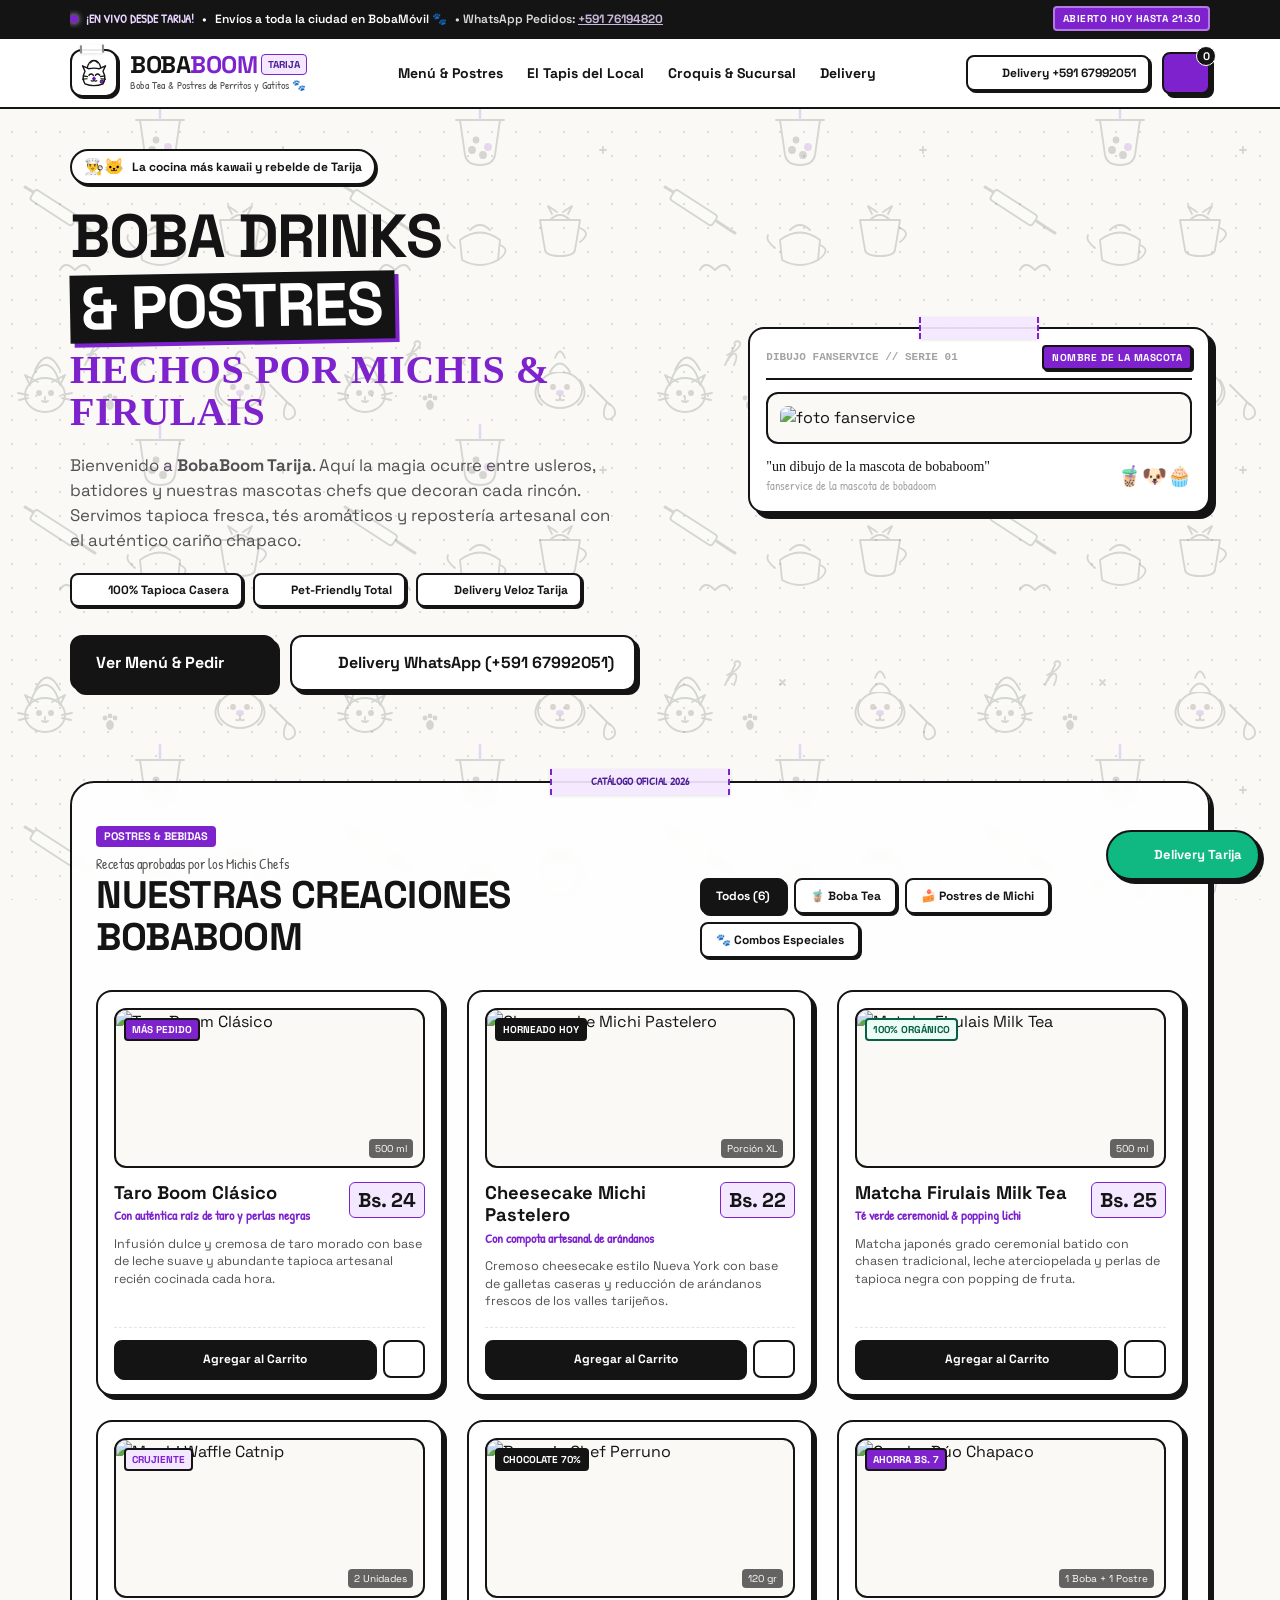
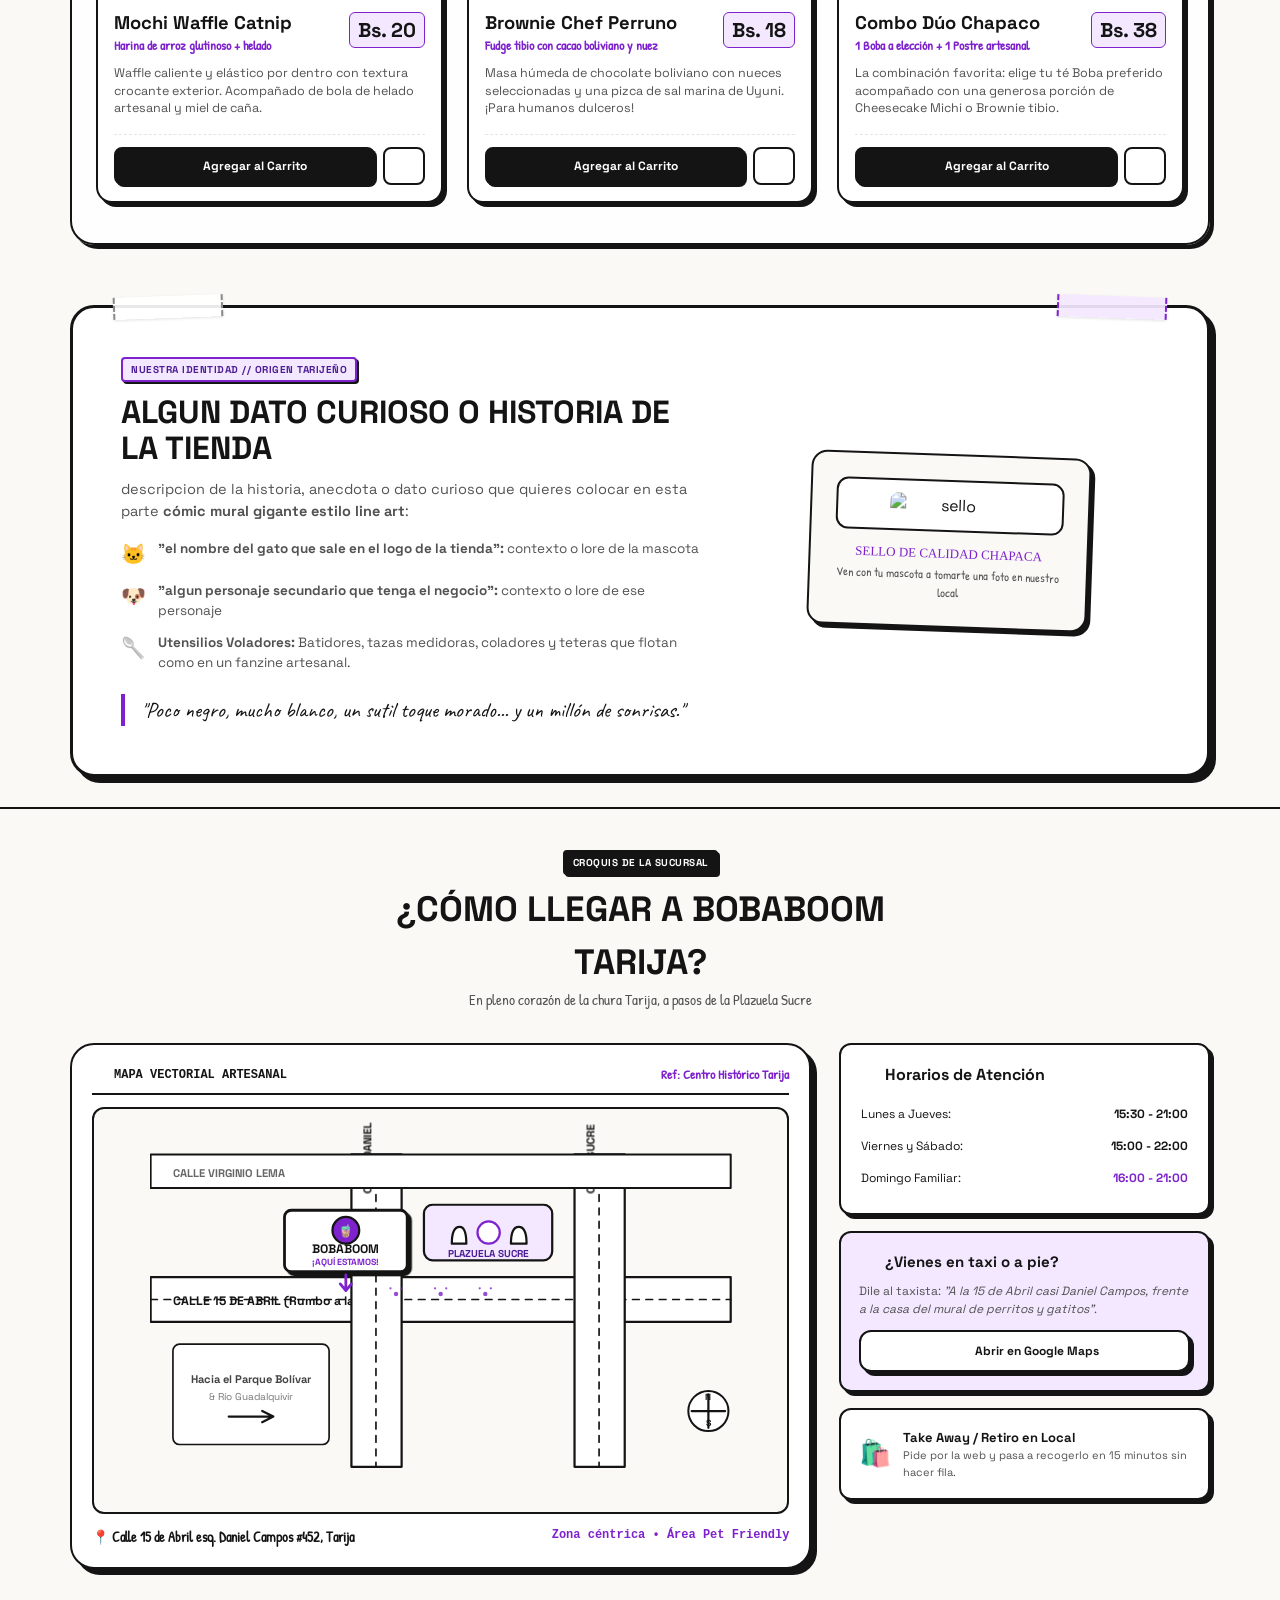
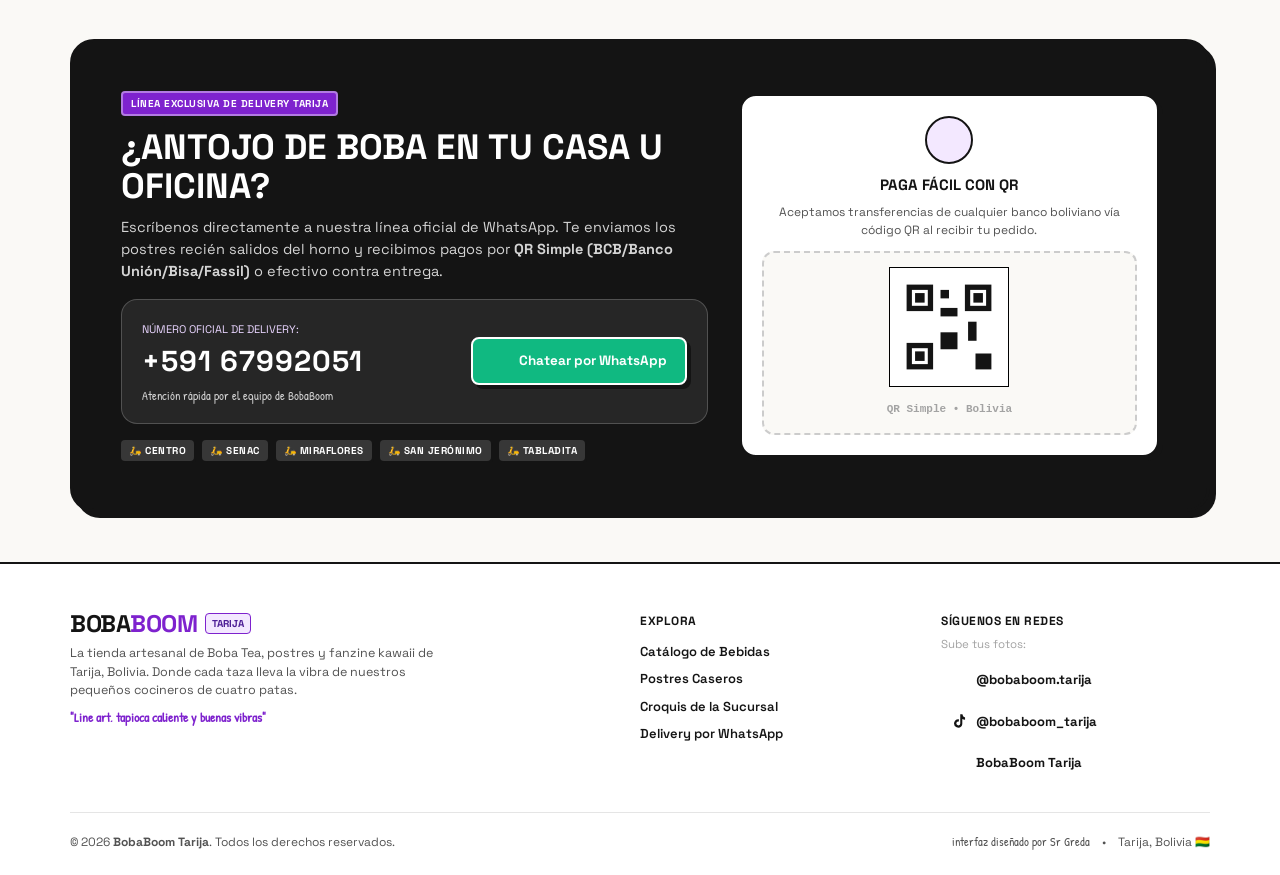
==== commit 05a28126: "Actualiza mensaje de WhatsApp" ====
--- a/negocios de comida/bobaboom-tarija-codediv/index.html
+++ b/negocios de comida/bobaboom-tarija-codediv/index.html
@@ -94,10 +94,10 @@
       <!-- Botones de Acción -->
       <div class="nav-actions">
         <!-- Enlace rápido a WhatsApp Delivery -->
-        <a href="https://wa.me/59176194820?text=Hola%20BobaBoom!%20Quiero%20hacer%20un%20pedido%20para%20delivery%20en%20Tarija%20🐾"
+        <a href="https://wa.me/59167992051?text=Hola%20BobaBoom!%20Quiero%20hacer%20un%20pedido%20para%20delivery%20en%20Tarija%20🐾"
           target="_blank" class="btn-delivery-nav">
           <i data-lucide="message-circle" style="width: 16px; height: 16px; color: var(--color-whatsapp);"></i>
-          <span>Delivery +591 761 94820</span>
+          <span>Delivery +591 67992051</span>
         </a>
 
         <!-- Botón para abrir el carrito -->
@@ -169,10 +169,10 @@
                 <i data-lucide="arrow-down" style="width: 18px; height: 18px;"></i>
               </a>
 
-              <a href="https://wa.me/59176194820?text=Hola%20BobaBoom!%20Quiero%20consultar%20el%20men%C3%BA%20del%20d%C3%ADa%20y%20hacer%20un%20pedido%20en%20Tarija"
+              <a href="https://wa.me/59167992051?text=Hola%20BobaBoom!%20Quiero%20consultar%20el%20men%C3%BA%20del%20d%C3%ADa%20y%20hacer%20un%20pedido%20en%20Tarija"
                 target="_blank" class="btn-secondary">
                 <i data-lucide="phone-call" style="width: 18px; height: 18px; color: var(--color-whatsapp);"></i>
-                <span>Delivery WhatsApp (+591 761 94820)</span>
+                <span>Delivery WhatsApp (+591 67992051)</span>
               </a>
             </div>
 
@@ -551,12 +551,12 @@
                 <div>
                   <span style="font-size: 11px; font-family: var(--font-mono); color: var(--color-purple-soft);">NÚMERO
                     OFICIAL DE DELIVERY:</span>
-                  <div class="phone-number-text">+591 761 94820</div>
+                  <div class="phone-number-text">+591 67992051</div>
                   <span class="font-doodle" style="font-size: 12px; color: #D4D4D4;">Atención rápida por el equipo de
                     BobaBoom</span>
                 </div>
 
-                <a href="https://wa.me/59176194820?text=Hola%20BobaBoom!%20Quiero%20hacer%20un%20pedido%20para%20delivery%20en%20Tarija%20🐾"
+                <a href="https://wa.me/59167992051?text=Hola%20BobaBoom!%20Quiero%20hacer%20un%20pedido%20para%20delivery%20en%20Tarija%20🐾"
                   target="_blank" class="btn-whatsapp-big">
                   <i data-lucide="message-circle" style="width: 20px; height: 20px;"></i>
                   <span>Chatear por WhatsApp</span>
@@ -762,7 +762,7 @@
 
         <button id="checkoutWhatsAppBtn" class="btn-whatsapp-big" style="width: 100%; justify-content: center;">
           <i data-lucide="message-circle" style="width: 18px; height: 18px;"></i>
-          <span>Pedir por WhatsApp (+591 761 94820)</span>
+          <span>Pedir por WhatsApp (+591 67992051)</span>
         </button>
 
         <p class="font-doodle" style="text-align: center; font-size: 11px; color: var(--color-gray-light);">
@@ -775,7 +775,7 @@
   </div>
 
   <!-- BOTÓN FLOTANTE WHATSAPP CON ACCESO DIRECTO -->
-  <a href="https://wa.me/59176194820?text=Hola%20BobaBoom!%20Quiero%20hacer%20un%20pedido%20de%20delivery%20en%20Tarija%20🐾"
+  <a href="https://wa.me/59167992051?text=Hola%20BobaBoom!%20Quiero%20hacer%20un%20pedido%20de%20delivery%20en%20Tarija%20🐾"
     target="_blank" class="floating-whatsapp-btn" title="Pedir Delivery por WhatsApp">
     <i data-lucide="message-circle" style="width: 22px; height: 22px;"></i>
     <span>Delivery Tarija</span>
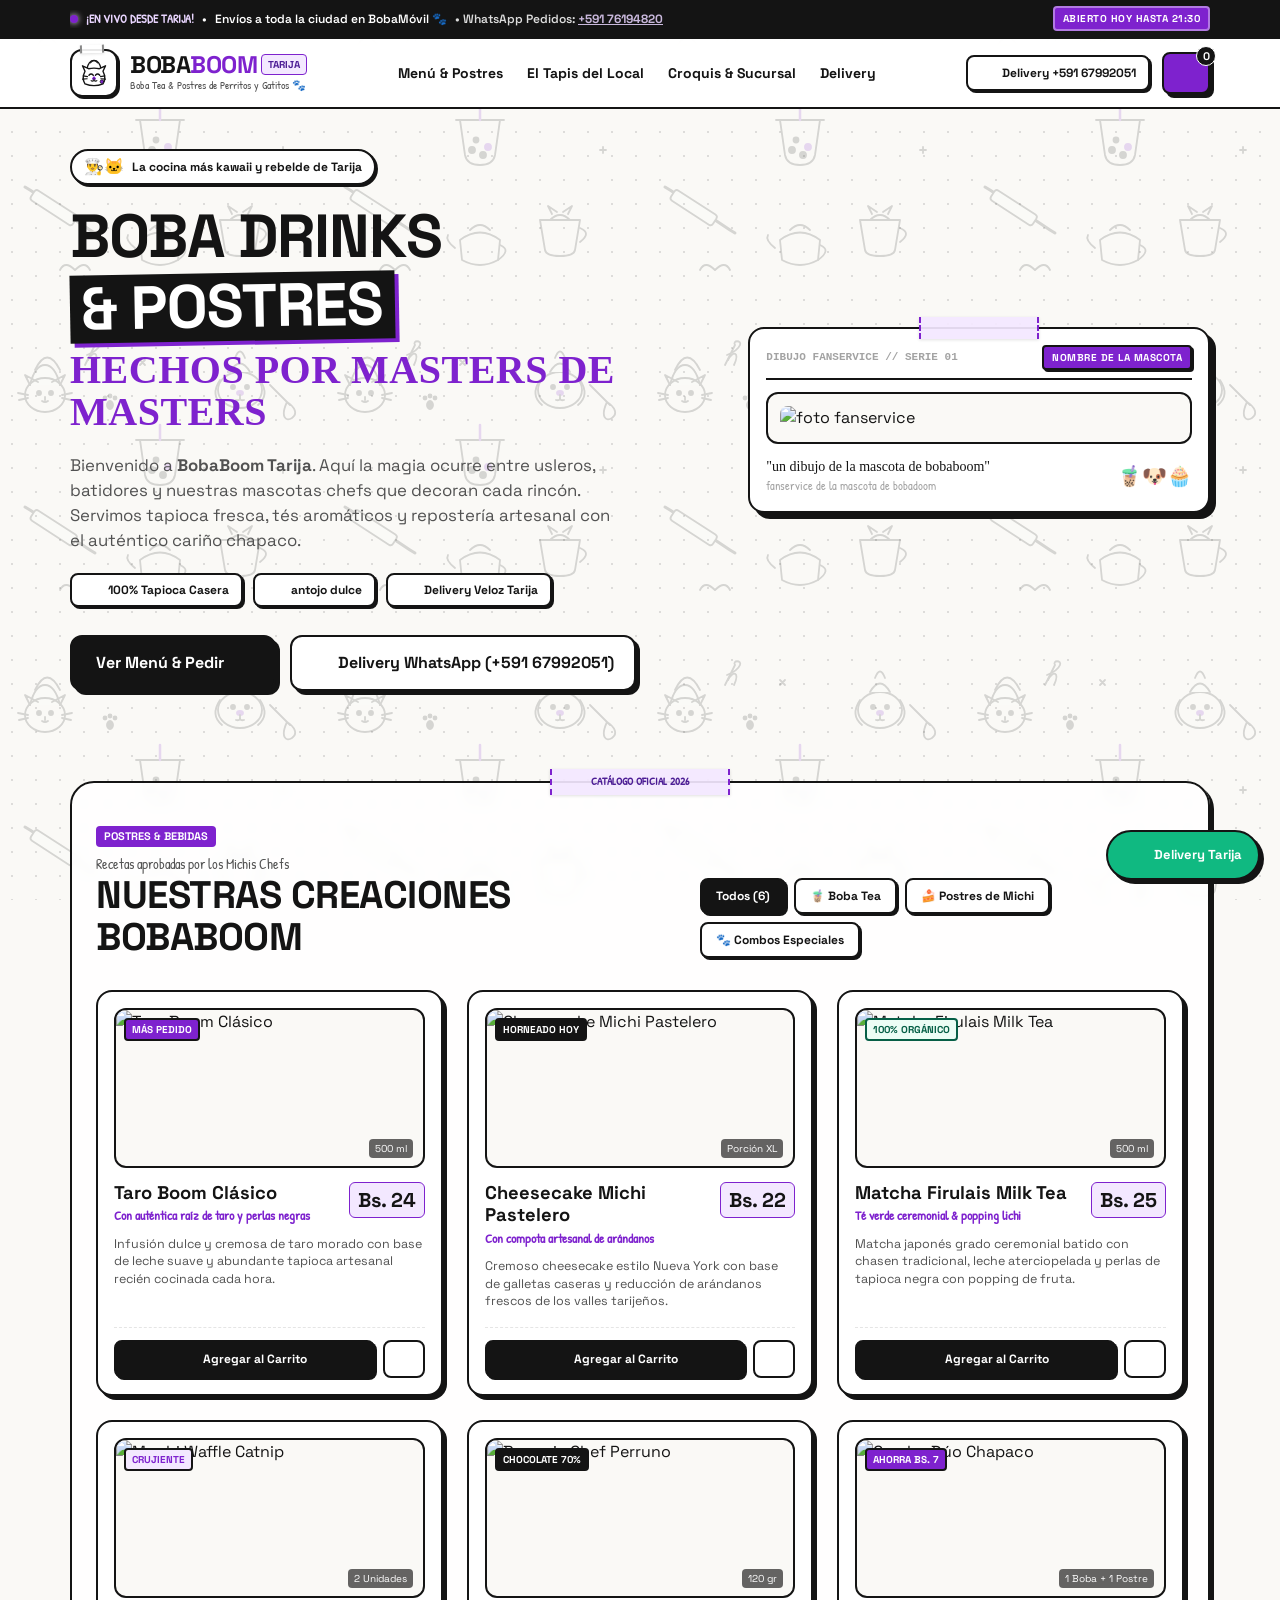
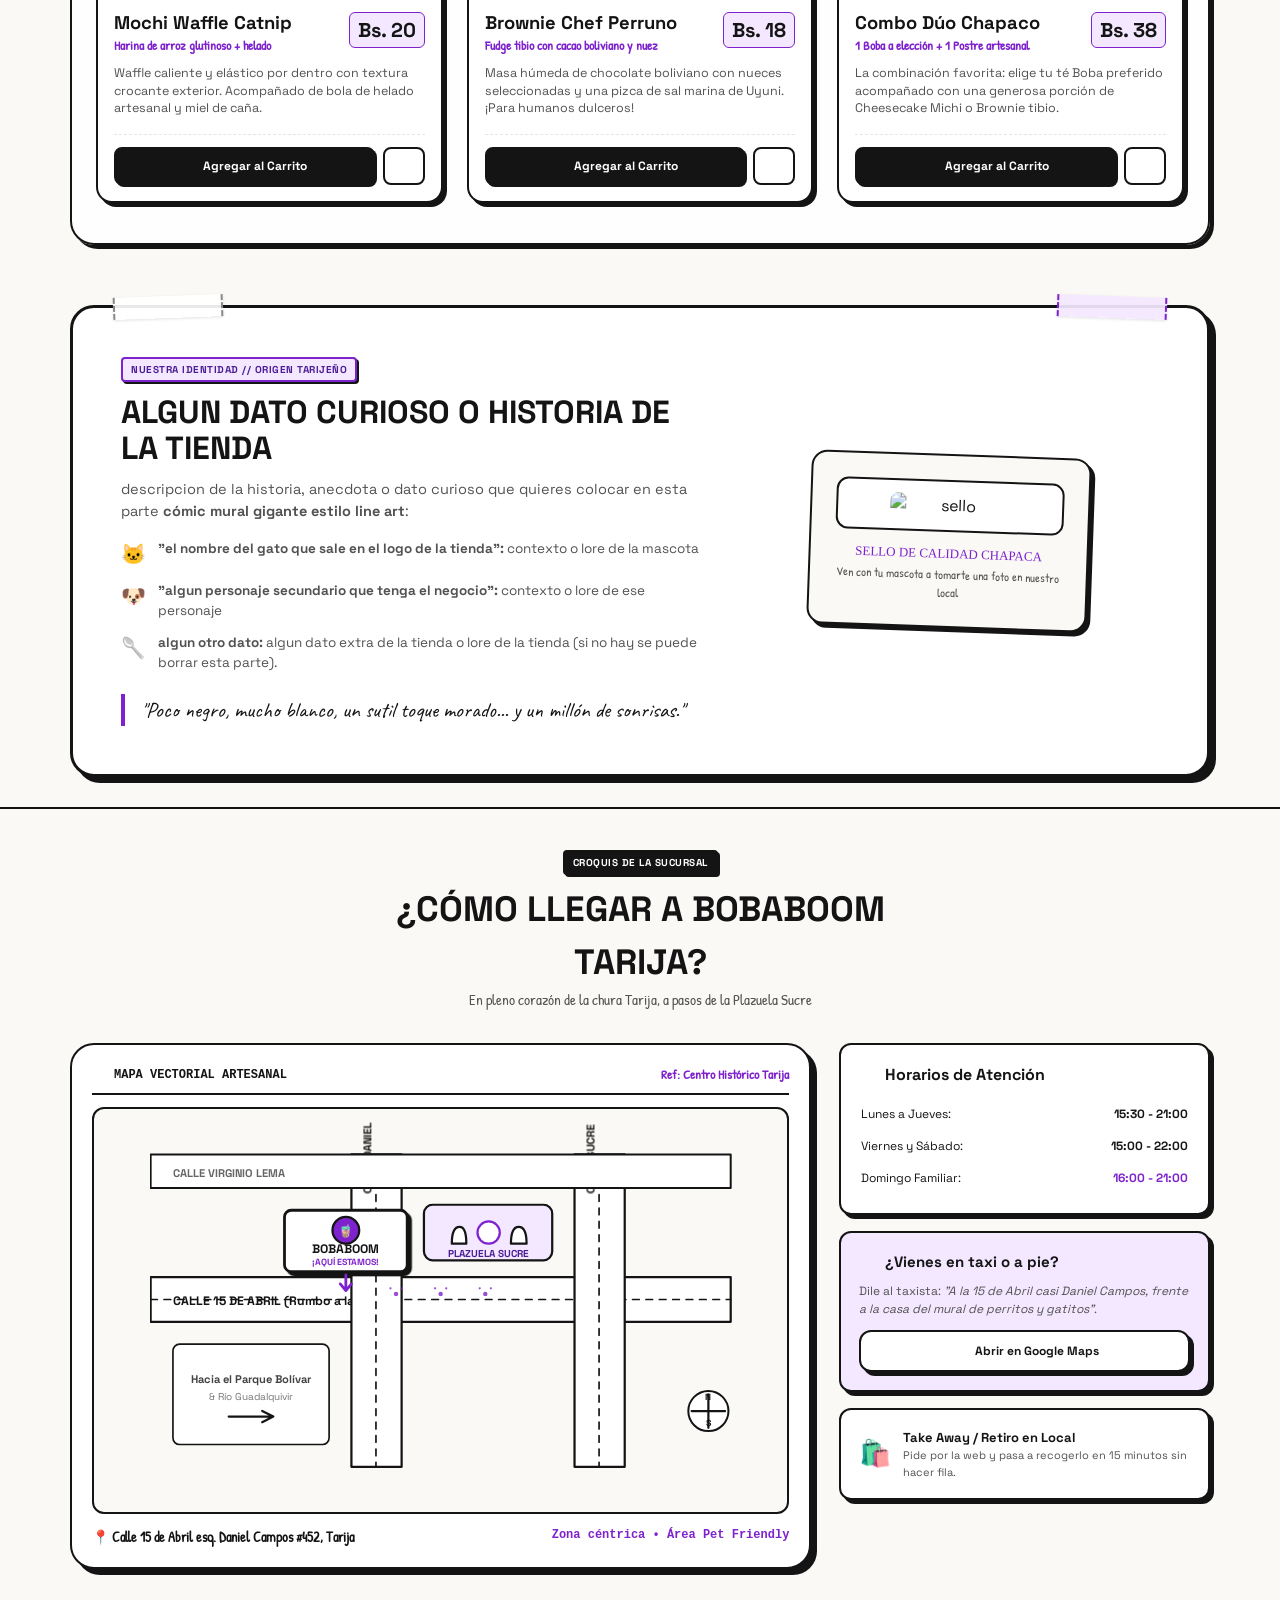
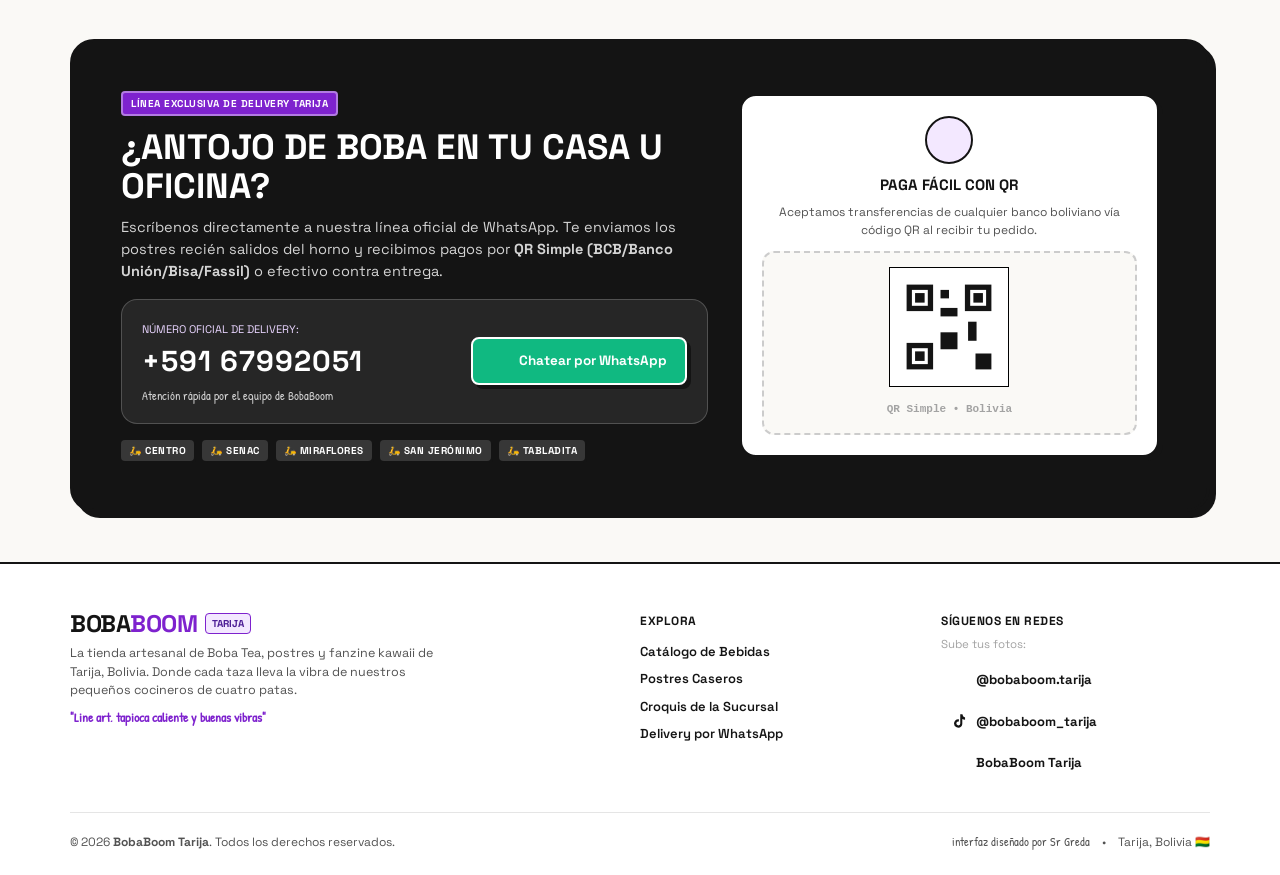
==== commit 153d4b8b: "Update BobaBoom storefront copy Co-authored-by: Copilot <223556219+Copilot@users.noreply.github.com>" ====
--- a/negocios de comida/bobaboom-tarija-codediv/index.html
+++ b/negocios de comida/bobaboom-tarija-codediv/index.html
@@ -135,7 +135,7 @@
                   & POSTRES
                 </span>
                 <span class="hero-subtitle-purple">
-                  HECHOS POR MICHIS & FIRULAIS
+                  HECHOS POR MASTERS DE MASTERS
                 </span>
               </h1>
             </div>
@@ -154,7 +154,7 @@
               </div>
               <div class="hero-badge-pill">
                 <i data-lucide="sparkles" style="width: 16px; height: 16px; color: var(--color-purple);"></i>
-                <span>Pet-Friendly Total</span>
+                <span>antojo dulce</span>
               </div>
               <div class="hero-badge-pill">
                 <i data-lucide="bike" style="width: 16px; height: 16px; color: var(--color-purple);"></i>
@@ -294,8 +294,8 @@
                 </div>
                 <div class="story-item">
                   <span style="font-size: 20px;">🥄</span>
-                  <p><strong>Utensilios Voladores:</strong> Batidores, tazas medidoras, coladores y teteras que flotan
-                    como en un fanzine artesanal.</p>
+                  <p><strong>algun otro dato:</strong> algun dato extra de la tienda o lore de la tienda
+                    (si no hay se puede borrar esta parte).</p>
                 </div>
               </div>
 
